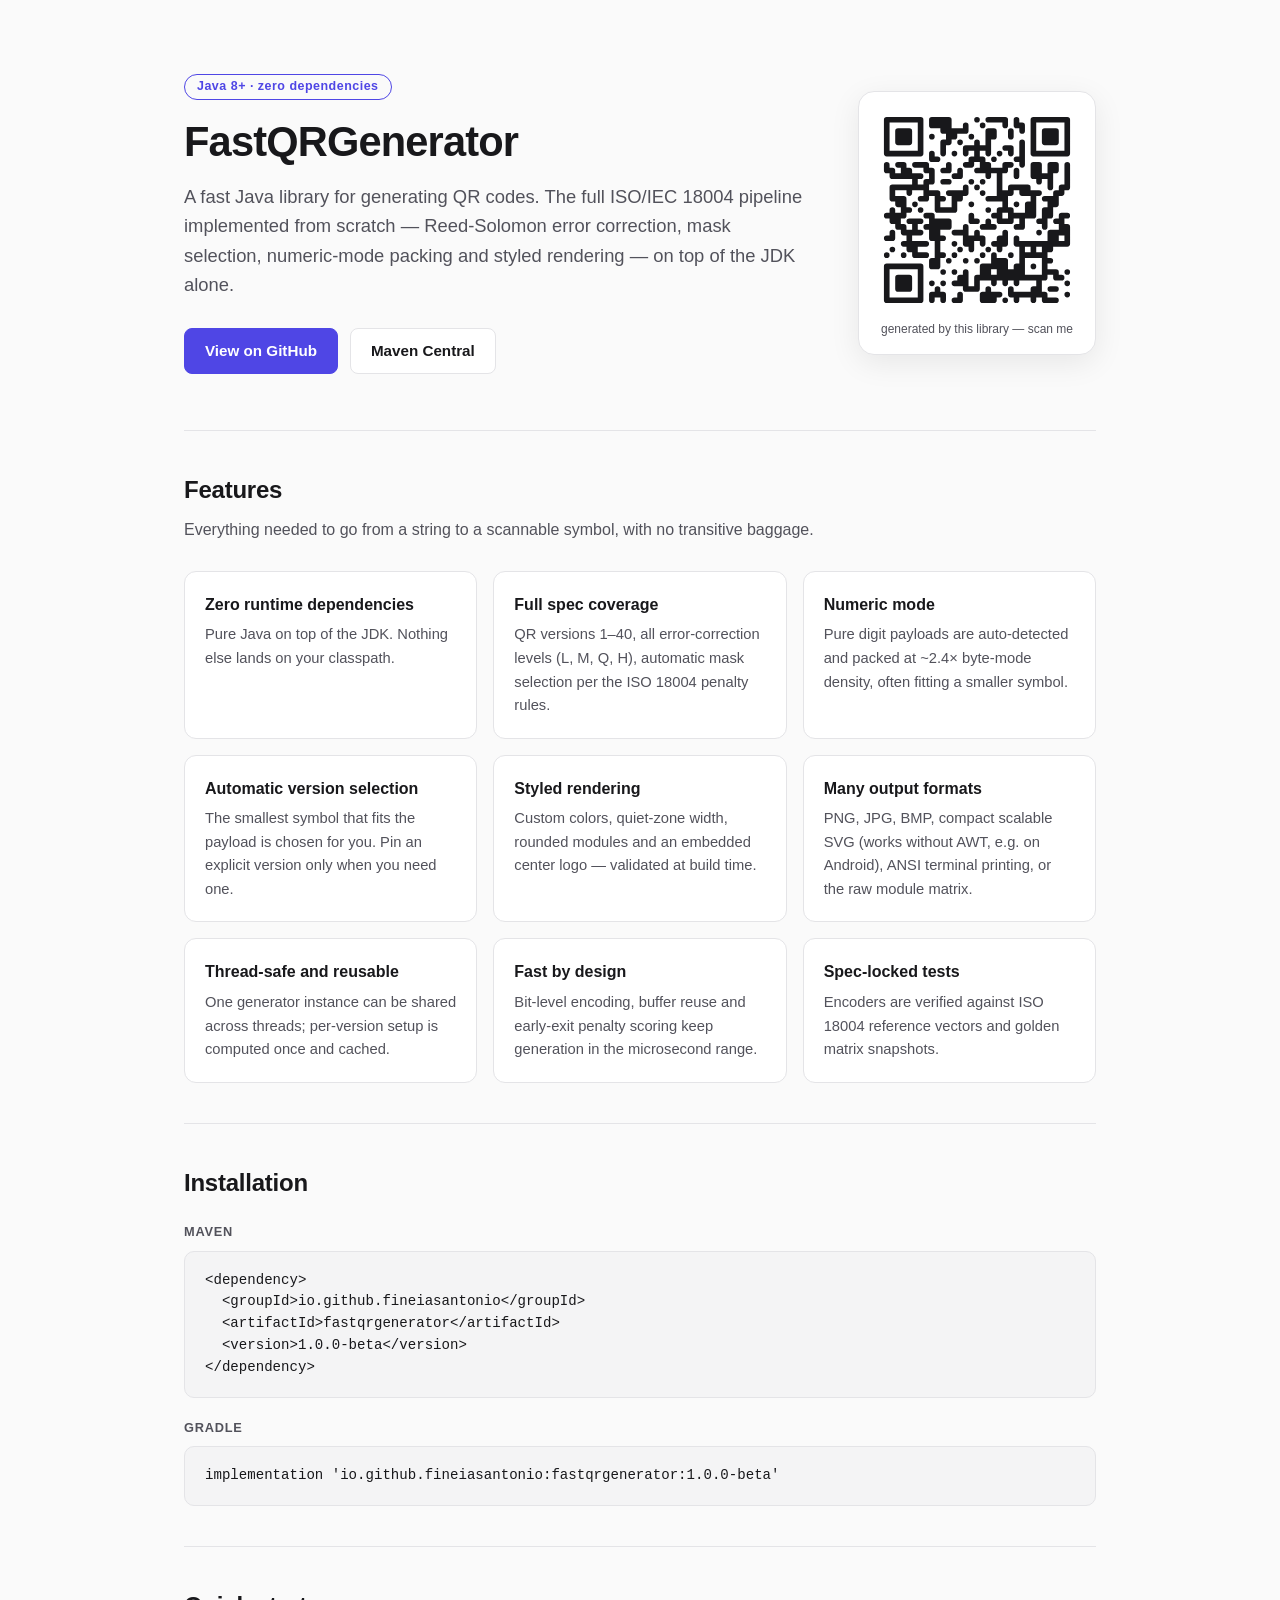
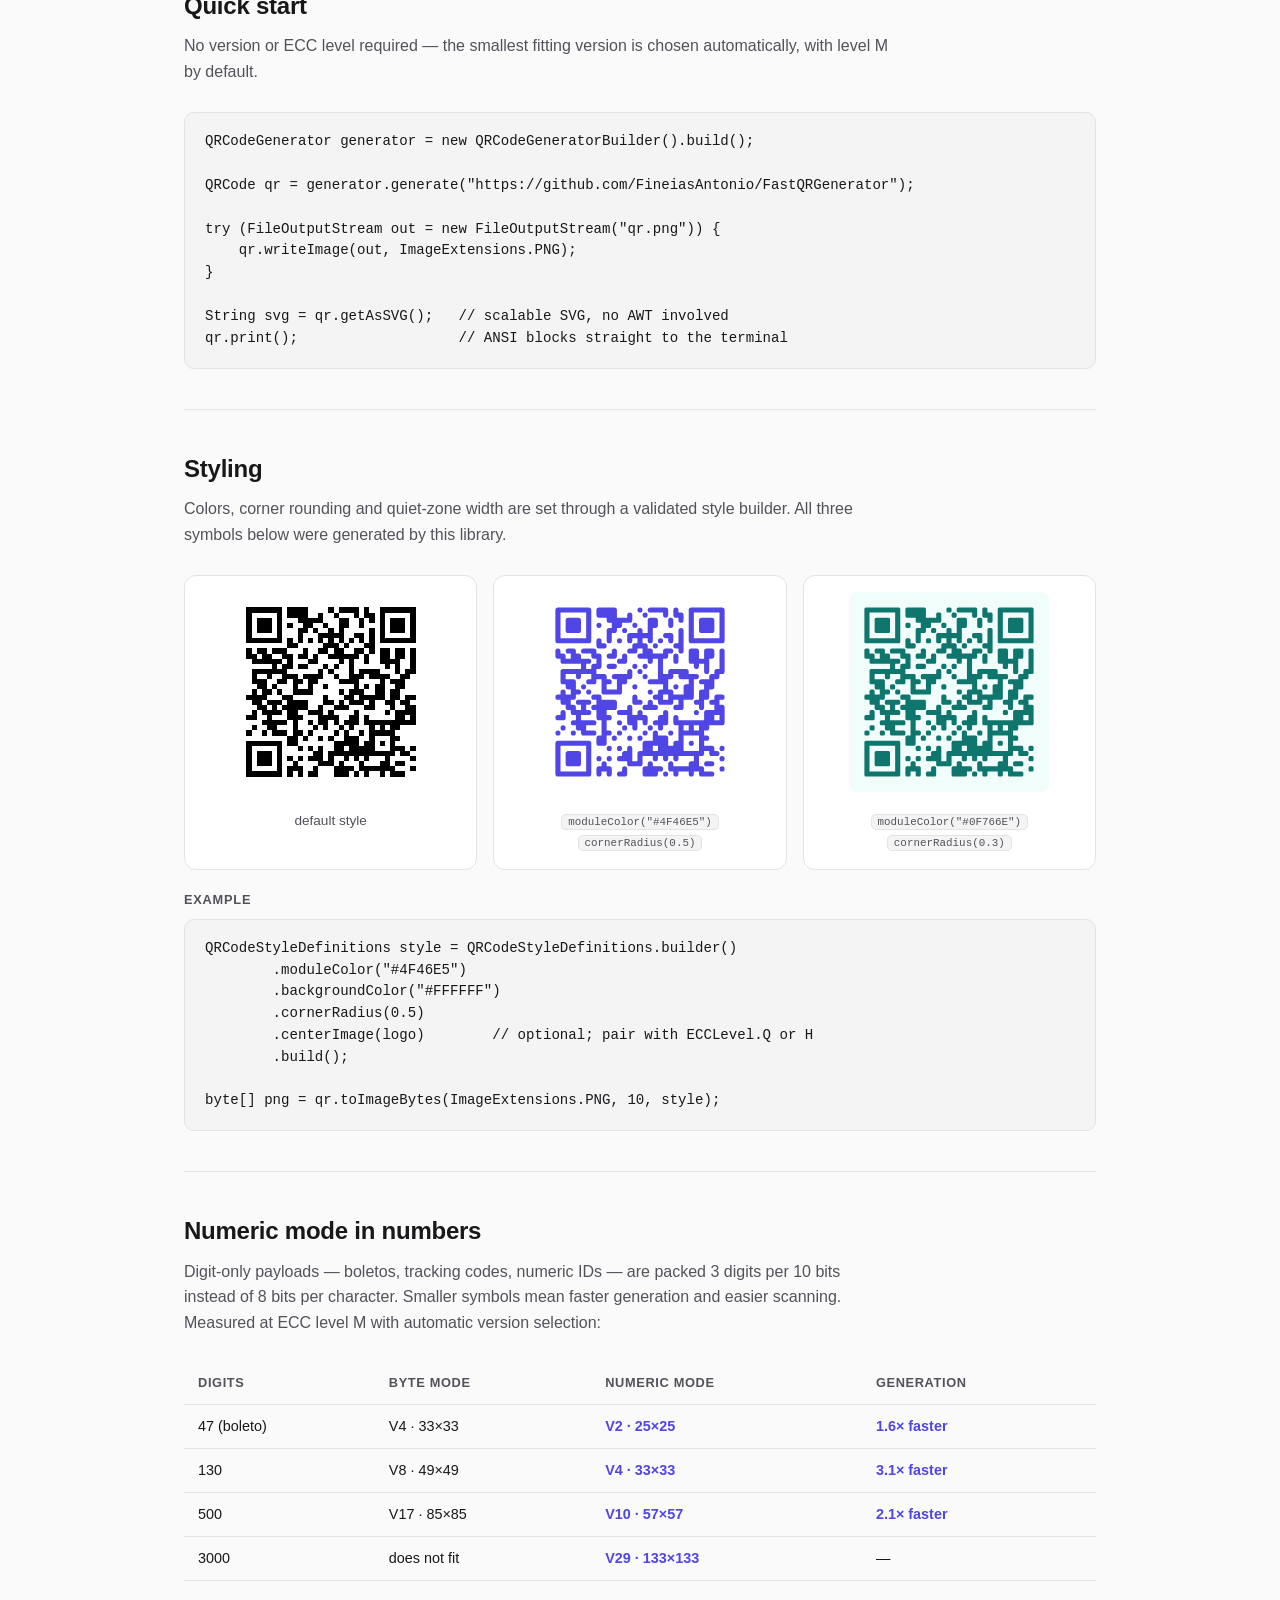
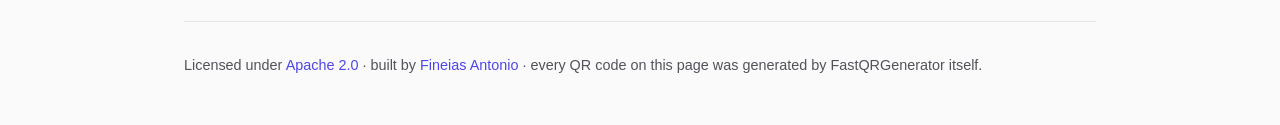
==== site/index.html @ 9a32ba78 "docs: add project site deployed to GitHub Pages Static landing page under site/ (features, install, " ====
<!DOCTYPE html>
<html lang="en">
<head>
<meta charset="UTF-8">
<meta name="viewport" content="width=device-width, initial-scale=1">
<title>FastQRGenerator — fast, dependency-free QR codes for Java</title>
<meta name="description" content="A fast Java library for generating QR codes with zero runtime dependencies. ISO/IEC 18004 from scratch: Reed-Solomon, mask selection, numeric mode, styled PNG/SVG output.">
<style>
  :root {
    --bg: #fafafa;
    --panel: #ffffff;
    --text: #18181b;
    --muted: #52525b;
    --border: #e4e4e7;
    --accent: #4f46e5;
    --accent-contrast: #ffffff;
    --code-bg: #f4f4f5;
  }
  @media (prefers-color-scheme: dark) {
    :root {
      --bg: #0b0d12;
      --panel: #14161d;
      --text: #e7e7ea;
      --muted: #a1a1aa;
      --border: #262830;
      --accent: #818cf8;
      --accent-contrast: #0b0d12;
      --code-bg: #191b23;
    }
  }
  * { box-sizing: border-box; margin: 0; }
  body {
    background: var(--bg);
    color: var(--text);
    font-family: -apple-system, BlinkMacSystemFont, "Segoe UI", Roboto, "Helvetica Neue", Arial, sans-serif;
    line-height: 1.6;
  }
  .wrap { max-width: 960px; margin: 0 auto; padding: 0 24px; }
  a { color: var(--accent); text-decoration: none; }
  a:hover { text-decoration: underline; }

  /* ---------- hero ---------- */
  .hero { padding: 72px 0 56px; display: flex; align-items: center; gap: 48px; flex-wrap: wrap; }
  .hero-text { flex: 1 1 380px; }
  .hero h1 { font-size: 2.6rem; line-height: 1.15; letter-spacing: -0.02em; }
  .hero .tagline { margin-top: 16px; font-size: 1.15rem; color: var(--muted); max-width: 34em; }
  .hero .actions { margin-top: 28px; display: flex; gap: 12px; flex-wrap: wrap; }
  .btn {
    display: inline-block; padding: 10px 20px; border-radius: 8px;
    font-weight: 600; font-size: 0.95rem; border: 1px solid var(--border);
  }
  .btn:hover { text-decoration: none; filter: brightness(1.05); }
  .btn-primary { background: var(--accent); color: var(--accent-contrast); border-color: var(--accent); }
  .btn-secondary { background: var(--panel); color: var(--text); }
  .hero-qr {
    flex: 0 0 auto; background: #ffffff; border-radius: 16px; padding: 8px;
    border: 1px solid var(--border); box-shadow: 0 8px 30px rgba(0,0,0,0.08);
  }
  .hero-qr img { display: block; width: 220px; height: 220px; }
  .hero-qr figcaption { text-align: center; font-size: 0.75rem; color: #52525b; padding-bottom: 6px; }

  .pill {
    display: inline-block; font-size: 0.78rem; font-weight: 600; letter-spacing: 0.04em;
    color: var(--accent); border: 1px solid var(--accent); border-radius: 999px;
    padding: 2px 12px; margin-bottom: 18px;
  }

  /* ---------- sections ---------- */
  section { padding: 40px 0; border-top: 1px solid var(--border); }
  h2 { font-size: 1.5rem; letter-spacing: -0.01em; margin-bottom: 8px; }
  .section-sub { color: var(--muted); margin-bottom: 28px; max-width: 44em; }

  .grid { display: grid; grid-template-columns: repeat(auto-fit, minmax(260px, 1fr)); gap: 16px; }
  .card {
    background: var(--panel); border: 1px solid var(--border); border-radius: 12px; padding: 20px;
  }
  .card h3 { font-size: 1rem; margin-bottom: 6px; }
  .card p { font-size: 0.92rem; color: var(--muted); }

  pre {
    background: var(--code-bg); border: 1px solid var(--border); border-radius: 10px;
    padding: 18px 20px; overflow-x: auto; font-size: 0.88rem; line-height: 1.55;
  }
  code { font-family: ui-monospace, SFMono-Regular, "SF Mono", Menlo, Consolas, monospace; }
  p code, li code, td code {
    background: var(--code-bg); border: 1px solid var(--border);
    border-radius: 5px; padding: 1px 6px; font-size: 0.85em;
  }
  .code-label { font-size: 0.8rem; font-weight: 600; color: var(--muted); text-transform: uppercase;
    letter-spacing: 0.06em; margin: 20px 0 8px; }

  /* ---------- styling showcase ---------- */
  .swatches { display: grid; grid-template-columns: repeat(auto-fit, minmax(200px, 1fr)); gap: 16px; }
  .swatch { background: var(--panel); border: 1px solid var(--border); border-radius: 12px;
    padding: 16px; text-align: center; }
  .swatch img { width: 100%; max-width: 200px; height: auto; border-radius: 8px; background: #fff; }
  .swatch p { font-size: 0.85rem; color: var(--muted); margin-top: 10px; }
  .swatch p code { font-size: 0.8em; }

  /* ---------- table ---------- */
  .table-scroll { overflow-x: auto; }
  table { border-collapse: collapse; width: 100%; font-size: 0.9rem; }
  th, td { text-align: left; padding: 10px 14px; border-bottom: 1px solid var(--border); white-space: nowrap; }
  th { font-size: 0.8rem; text-transform: uppercase; letter-spacing: 0.05em; color: var(--muted); }
  td strong { color: var(--accent); }

  footer { border-top: 1px solid var(--border); padding: 32px 0 48px; color: var(--muted); font-size: 0.9rem; }

  @media (max-width: 640px) {
    .hero { padding-top: 48px; gap: 32px; }
    .hero h1 { font-size: 2rem; }
    .hero-qr { margin: 0 auto; }
  }
</style>
</head>
<body>

<div class="wrap">
  <header class="hero">
    <div class="hero-text">
      <span class="pill">Java 8+ &middot; zero dependencies</span>
      <h1>FastQRGenerator</h1>
      <p class="tagline">
        A fast Java library for generating QR codes. The full ISO/IEC 18004 pipeline
        implemented from scratch — Reed-Solomon error correction, mask selection,
        numeric-mode packing and styled rendering — on top of the JDK alone.
      </p>
      <div class="actions">
        <a class="btn btn-primary" href="https://github.com/FineiasAntonio/FastQRGenerator">View on GitHub</a>
        <a class="btn btn-secondary" href="https://central.sonatype.com/artifact/io.github.fineiasantonio/fastqrgenerator">Maven Central</a>
      </div>
    </div>
    <figure class="hero-qr">
      <img src="hero.svg" alt="QR code linking to the FastQRGenerator repository, generated by the library itself" width="220" height="220">
      <figcaption>generated by this library — scan me</figcaption>
    </figure>
  </header>

  <section>
    <h2>Features</h2>
    <p class="section-sub">Everything needed to go from a string to a scannable symbol, with no transitive baggage.</p>
    <div class="grid">
      <div class="card">
        <h3>Zero runtime dependencies</h3>
        <p>Pure Java on top of the JDK. Nothing else lands on your classpath.</p>
      </div>
      <div class="card">
        <h3>Full spec coverage</h3>
        <p>QR versions 1–40, all error-correction levels (L, M, Q, H), automatic mask selection per the ISO 18004 penalty rules.</p>
      </div>
      <div class="card">
        <h3>Numeric mode</h3>
        <p>Pure digit payloads are auto-detected and packed at ~2.4&times; byte-mode density, often fitting a smaller symbol.</p>
      </div>
      <div class="card">
        <h3>Automatic version selection</h3>
        <p>The smallest symbol that fits the payload is chosen for you. Pin an explicit version only when you need one.</p>
      </div>
      <div class="card">
        <h3>Styled rendering</h3>
        <p>Custom colors, quiet-zone width, rounded modules and an embedded center logo — validated at build time.</p>
      </div>
      <div class="card">
        <h3>Many output formats</h3>
        <p>PNG, JPG, BMP, compact scalable SVG (works without AWT, e.g. on Android), ANSI terminal printing, or the raw module matrix.</p>
      </div>
      <div class="card">
        <h3>Thread-safe and reusable</h3>
        <p>One generator instance can be shared across threads; per-version setup is computed once and cached.</p>
      </div>
      <div class="card">
        <h3>Fast by design</h3>
        <p>Bit-level encoding, buffer reuse and early-exit penalty scoring keep generation in the microsecond range.</p>
      </div>
      <div class="card">
        <h3>Spec-locked tests</h3>
        <p>Encoders are verified against ISO 18004 reference vectors and golden matrix snapshots.</p>
      </div>
    </div>
  </section>

  <section>
    <h2>Installation</h2>
    <div class="code-label">Maven</div>
<pre><code>&lt;dependency&gt;
  &lt;groupId&gt;io.github.fineiasantonio&lt;/groupId&gt;
  &lt;artifactId&gt;fastqrgenerator&lt;/artifactId&gt;
  &lt;version&gt;1.0.0-beta&lt;/version&gt;
&lt;/dependency&gt;</code></pre>
    <div class="code-label">Gradle</div>
<pre><code>implementation 'io.github.fineiasantonio:fastqrgenerator:1.0.0-beta'</code></pre>
  </section>

  <section>
    <h2>Quick start</h2>
    <p class="section-sub">No version or ECC level required — the smallest fitting version is chosen automatically, with level M by default.</p>
<pre><code>QRCodeGenerator generator = new QRCodeGeneratorBuilder().build();

QRCode qr = generator.generate("https://github.com/FineiasAntonio/FastQRGenerator");

try (FileOutputStream out = new FileOutputStream("qr.png")) {
    qr.writeImage(out, ImageExtensions.PNG);
}

String svg = qr.getAsSVG();   // scalable SVG, no AWT involved
qr.print();                   // ANSI blocks straight to the terminal</code></pre>
  </section>

  <section>
    <h2>Styling</h2>
    <p class="section-sub">Colors, corner rounding and quiet-zone width are set through a validated style builder. All three symbols below were generated by this library.</p>
    <div class="swatches">
      <div class="swatch">
        <img src="style-default.svg" alt="Default black-and-white QR code" loading="lazy">
        <p>default style</p>
      </div>
      <div class="swatch">
        <img src="style-indigo.svg" alt="Indigo QR code with fully rounded modules" loading="lazy">
        <p><code>moduleColor("#4F46E5")</code><br><code>cornerRadius(0.5)</code></p>
      </div>
      <div class="swatch">
        <img src="style-teal.svg" alt="Teal QR code with slightly rounded modules" loading="lazy">
        <p><code>moduleColor("#0F766E")</code><br><code>cornerRadius(0.3)</code></p>
      </div>
    </div>
    <div class="code-label">Example</div>
<pre><code>QRCodeStyleDefinitions style = QRCodeStyleDefinitions.builder()
        .moduleColor("#4F46E5")
        .backgroundColor("#FFFFFF")
        .cornerRadius(0.5)
        .centerImage(logo)        // optional; pair with ECCLevel.Q or H
        .build();

byte[] png = qr.toImageBytes(ImageExtensions.PNG, 10, style);</code></pre>
  </section>

  <section>
    <h2>Numeric mode in numbers</h2>
    <p class="section-sub">
      Digit-only payloads — boletos, tracking codes, numeric IDs — are packed 3 digits per
      10 bits instead of 8 bits per character. Smaller symbols mean faster generation and
      easier scanning. Measured at ECC level M with automatic version selection:
    </p>
    <div class="table-scroll">
      <table>
        <thead>
          <tr><th>Digits</th><th>Byte mode</th><th>Numeric mode</th><th>Generation</th></tr>
        </thead>
        <tbody>
          <tr><td>47 (boleto)</td><td>V4 &middot; 33&times;33</td><td><strong>V2 &middot; 25&times;25</strong></td><td><strong>1.6&times; faster</strong></td></tr>
          <tr><td>130</td><td>V8 &middot; 49&times;49</td><td><strong>V4 &middot; 33&times;33</strong></td><td><strong>3.1&times; faster</strong></td></tr>
          <tr><td>500</td><td>V17 &middot; 85&times;85</td><td><strong>V10 &middot; 57&times;57</strong></td><td><strong>2.1&times; faster</strong></td></tr>
          <tr><td>3000</td><td>does not fit</td><td><strong>V29 &middot; 133&times;133</strong></td><td>—</td></tr>
        </tbody>
      </table>
    </div>
  </section>

  <footer>
    <p>
      Licensed under <a href="https://github.com/FineiasAntonio/FastQRGenerator/blob/main/LICENSE">Apache 2.0</a>
      &middot; built by <a href="https://github.com/FineiasAntonio">Fineias Antonio</a>
      &middot; every QR code on this page was generated by FastQRGenerator itself.
    </p>
  </footer>
</div>

</body>
</html>
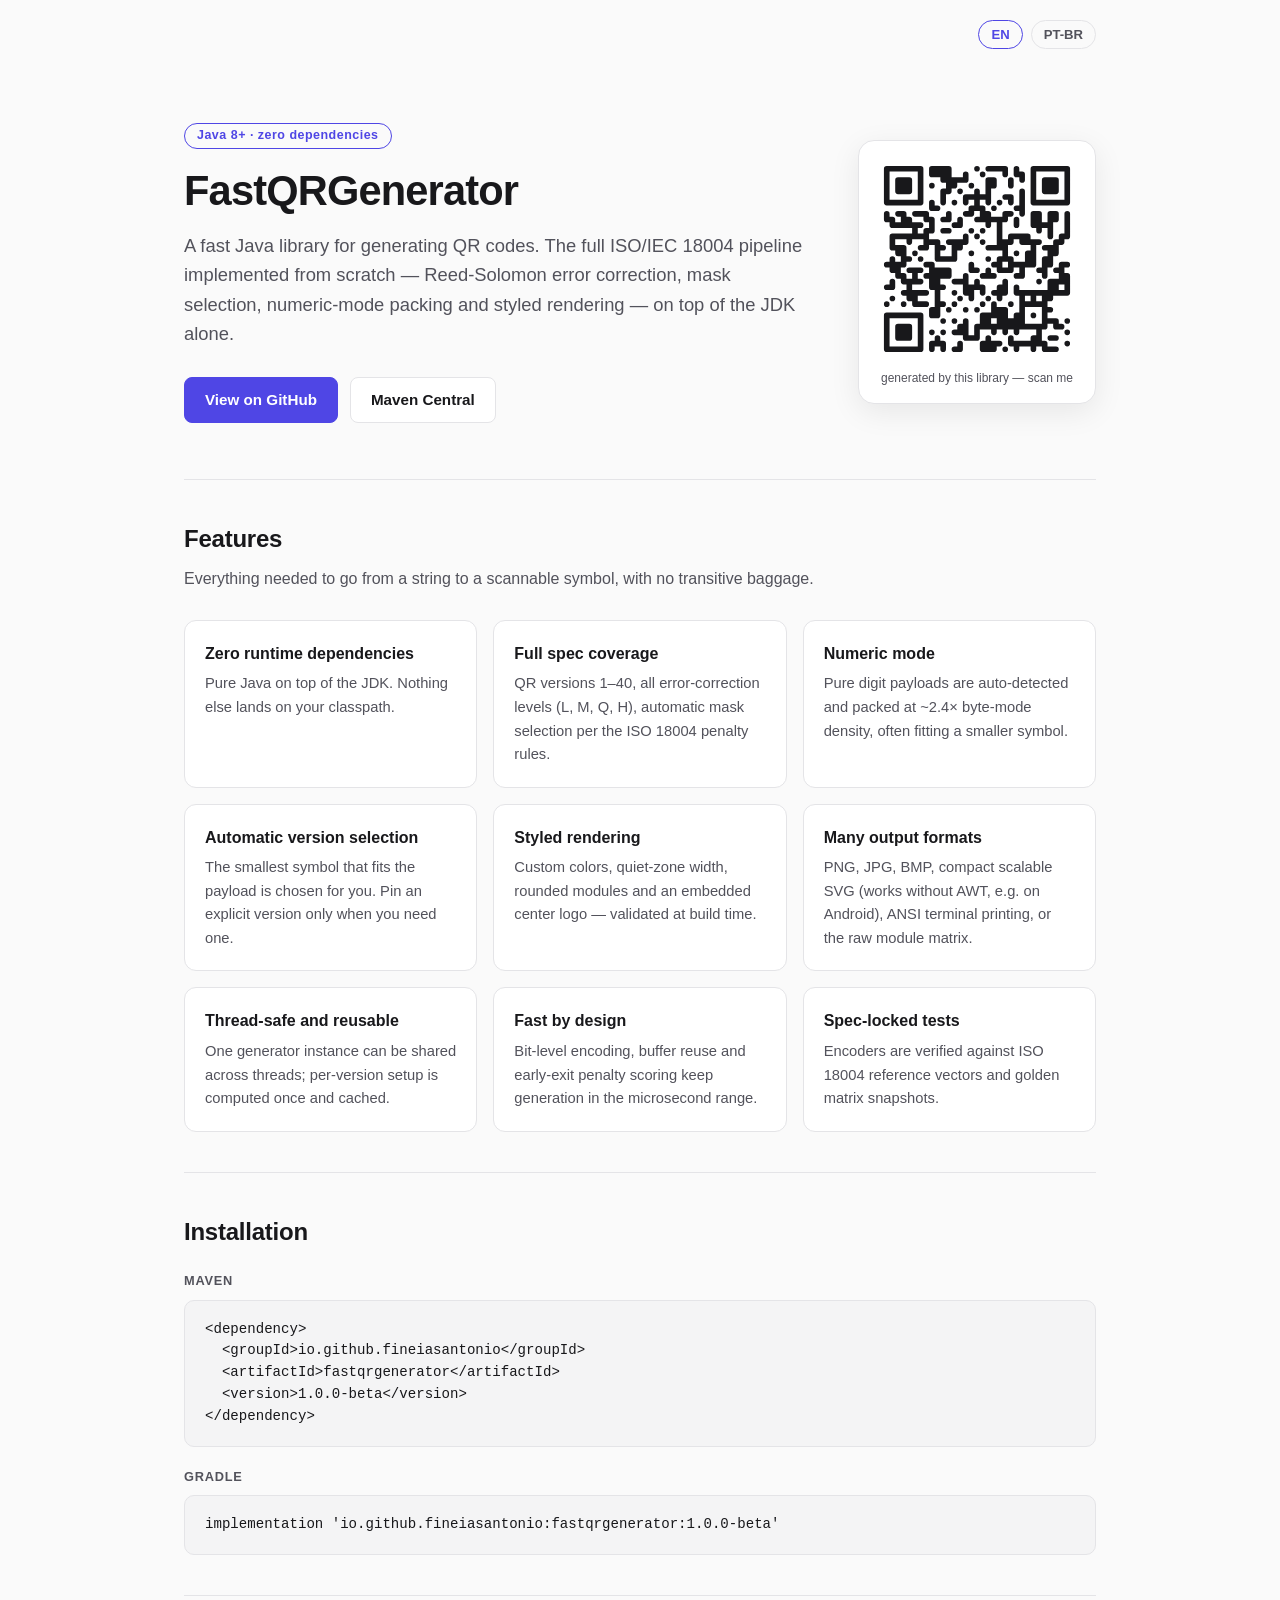
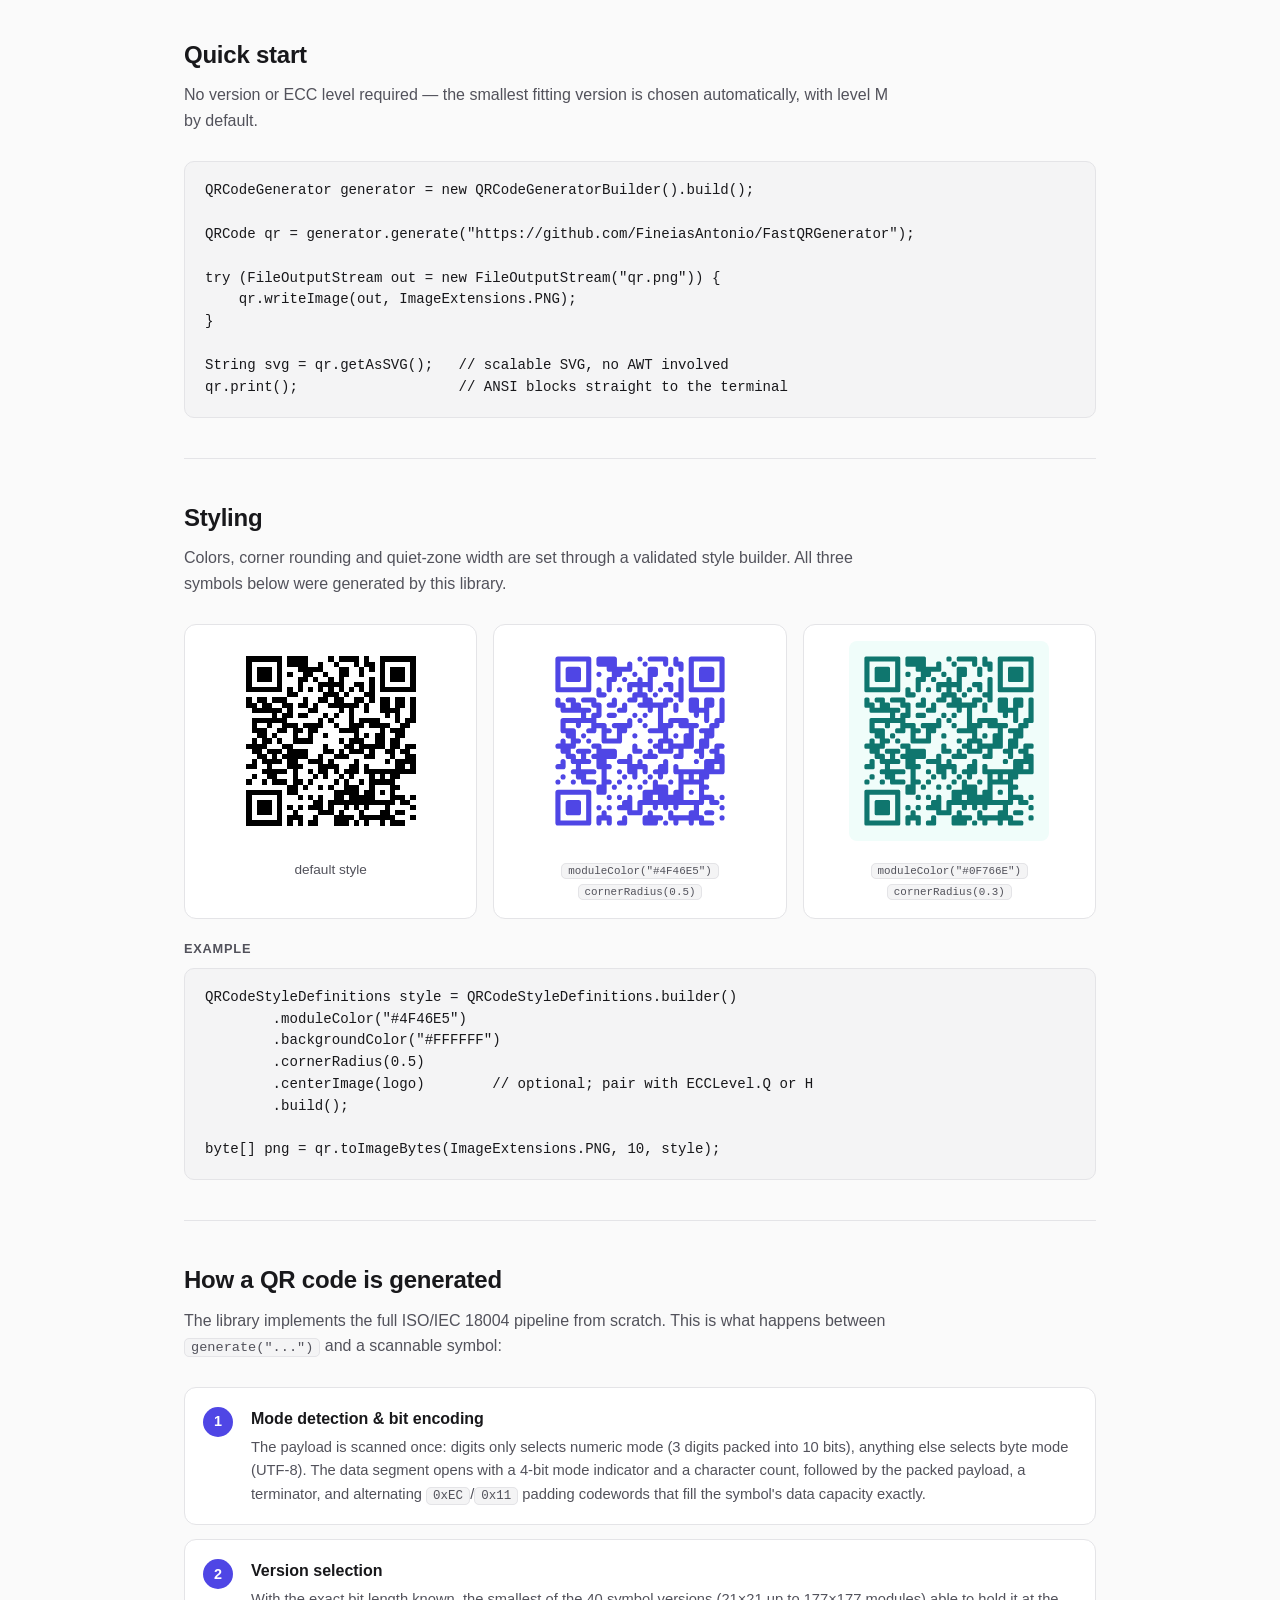
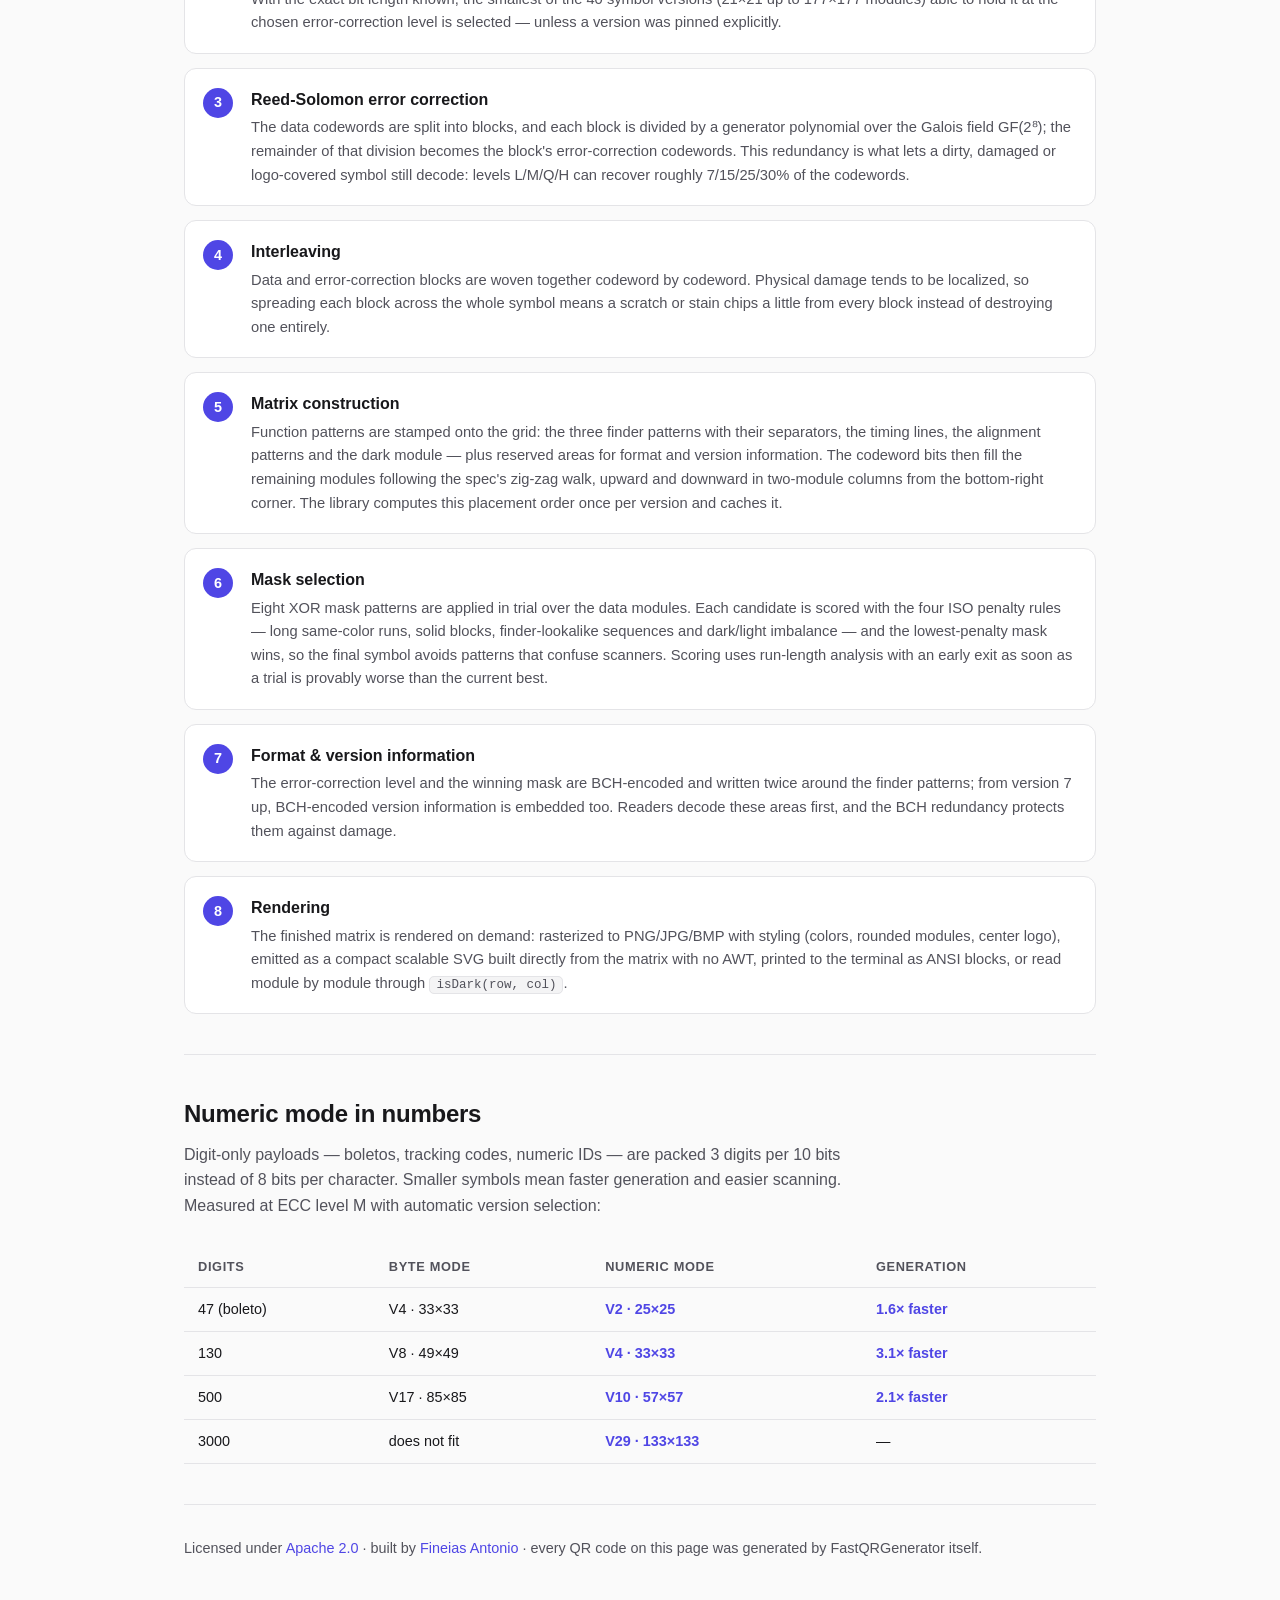
==== commit e03acb77: "docs(site): add generation pipeline walkthrough and pt-BR translation New 'How a QR code is generate" ====
--- a/site/index.html
+++ b/site/index.html
@@ -5,6 +5,8 @@
 <meta name="viewport" content="width=device-width, initial-scale=1">
 <title>FastQRGenerator — fast, dependency-free QR codes for Java</title>
 <meta name="description" content="A fast Java library for generating QR codes with zero runtime dependencies. ISO/IEC 18004 from scratch: Reed-Solomon, mask selection, numeric mode, styled PNG/SVG output.">
+<link rel="alternate" hreflang="en" href="https://fineiasantonio.github.io/FastQRGenerator/">
+<link rel="alternate" hreflang="pt-BR" href="https://fineiasantonio.github.io/FastQRGenerator/pt-br/">
 <style>
   :root {
     --bg: #fafafa;
@@ -97,6 +99,34 @@
   .swatch p { font-size: 0.85rem; color: var(--muted); margin-top: 10px; }
   .swatch p code { font-size: 0.8em; }
 
+  /* ---------- language switcher ---------- */
+  .lang {
+    display: flex; justify-content: flex-end; gap: 8px; padding-top: 20px;
+    font-size: 0.82rem; font-weight: 600;
+  }
+  .lang a, .lang span {
+    padding: 3px 12px; border-radius: 999px; border: 1px solid var(--border);
+  }
+  .lang span { color: var(--accent); border-color: var(--accent); }
+  .lang a { color: var(--muted); }
+  .lang a:hover { color: var(--text); text-decoration: none; }
+
+  /* ---------- pipeline steps ---------- */
+  .steps { list-style: none; padding: 0; display: flex; flex-direction: column; gap: 14px; counter-reset: step; }
+  .step {
+    background: var(--panel); border: 1px solid var(--border); border-radius: 12px;
+    padding: 18px 20px 18px 66px; position: relative; counter-increment: step;
+  }
+  .step::before {
+    content: counter(step);
+    position: absolute; left: 18px; top: 19px; width: 30px; height: 30px;
+    border-radius: 999px; background: var(--accent); color: var(--accent-contrast);
+    font-weight: 700; font-size: 0.9rem;
+    display: flex; align-items: center; justify-content: center;
+  }
+  .step h3 { font-size: 1rem; margin-bottom: 4px; }
+  .step p { font-size: 0.92rem; color: var(--muted); }
+
   /* ---------- table ---------- */
   .table-scroll { overflow-x: auto; }
   table { border-collapse: collapse; width: 100%; font-size: 0.9rem; }
@@ -116,6 +146,11 @@
 <body>
 
 <div class="wrap">
+  <nav class="lang" aria-label="Language">
+    <span aria-current="true">EN</span>
+    <a href="pt-br/" lang="pt-BR" hreflang="pt-BR">PT-BR</a>
+  </nav>
+
   <header class="hero">
     <div class="hero-text">
       <span class="pill">Java 8+ &middot; zero dependencies</span>
@@ -232,6 +267,76 @@
         .build();
 
 byte[] png = qr.toImageBytes(ImageExtensions.PNG, 10, style);</code></pre>
+  </section>
+
+  <section>
+    <h2>How a QR code is generated</h2>
+    <p class="section-sub">
+      The library implements the full ISO/IEC 18004 pipeline from scratch. This is what
+      happens between <code>generate("...")</code> and a scannable symbol:
+    </p>
+    <ol class="steps">
+      <li class="step">
+        <h3>Mode detection &amp; bit encoding</h3>
+        <p>The payload is scanned once: digits only selects numeric mode (3 digits packed
+        into 10 bits), anything else selects byte mode (UTF-8). The data segment opens with
+        a 4-bit mode indicator and a character count, followed by the packed payload, a
+        terminator, and alternating <code>0xEC</code>/<code>0x11</code> padding codewords
+        that fill the symbol's data capacity exactly.</p>
+      </li>
+      <li class="step">
+        <h3>Version selection</h3>
+        <p>With the exact bit length known, the smallest of the 40 symbol versions
+        (21&times;21 up to 177&times;177 modules) able to hold it at the chosen
+        error-correction level is selected — unless a version was pinned explicitly.</p>
+      </li>
+      <li class="step">
+        <h3>Reed-Solomon error correction</h3>
+        <p>The data codewords are split into blocks, and each block is divided by a generator
+        polynomial over the Galois field GF(2&#8312;); the remainder of that division becomes the
+        block's error-correction codewords. This redundancy is what lets a dirty, damaged or
+        logo-covered symbol still decode: levels L/M/Q/H can recover roughly 7/15/25/30% of
+        the codewords.</p>
+      </li>
+      <li class="step">
+        <h3>Interleaving</h3>
+        <p>Data and error-correction blocks are woven together codeword by codeword. Physical
+        damage tends to be localized, so spreading each block across the whole symbol means a
+        scratch or stain chips a little from every block instead of destroying one entirely.</p>
+      </li>
+      <li class="step">
+        <h3>Matrix construction</h3>
+        <p>Function patterns are stamped onto the grid: the three finder patterns with their
+        separators, the timing lines, the alignment patterns and the dark module — plus
+        reserved areas for format and version information. The codeword bits then fill the
+        remaining modules following the spec's zig-zag walk, upward and downward in two-module
+        columns from the bottom-right corner. The library computes this placement order once
+        per version and caches it.</p>
+      </li>
+      <li class="step">
+        <h3>Mask selection</h3>
+        <p>Eight XOR mask patterns are applied in trial over the data modules. Each candidate
+        is scored with the four ISO penalty rules — long same-color runs, solid blocks,
+        finder-lookalike sequences and dark/light imbalance — and the lowest-penalty mask
+        wins, so the final symbol avoids patterns that confuse scanners. Scoring uses
+        run-length analysis with an early exit as soon as a trial is provably worse than the
+        current best.</p>
+      </li>
+      <li class="step">
+        <h3>Format &amp; version information</h3>
+        <p>The error-correction level and the winning mask are BCH-encoded and written twice
+        around the finder patterns; from version 7 up, BCH-encoded version information is
+        embedded too. Readers decode these areas first, and the BCH redundancy protects them
+        against damage.</p>
+      </li>
+      <li class="step">
+        <h3>Rendering</h3>
+        <p>The finished matrix is rendered on demand: rasterized to PNG/JPG/BMP with styling
+        (colors, rounded modules, center logo), emitted as a compact scalable SVG built
+        directly from the matrix with no AWT, printed to the terminal as ANSI blocks, or read
+        module by module through <code>isDark(row, col)</code>.</p>
+      </li>
+    </ol>
   </section>
 
   <section>
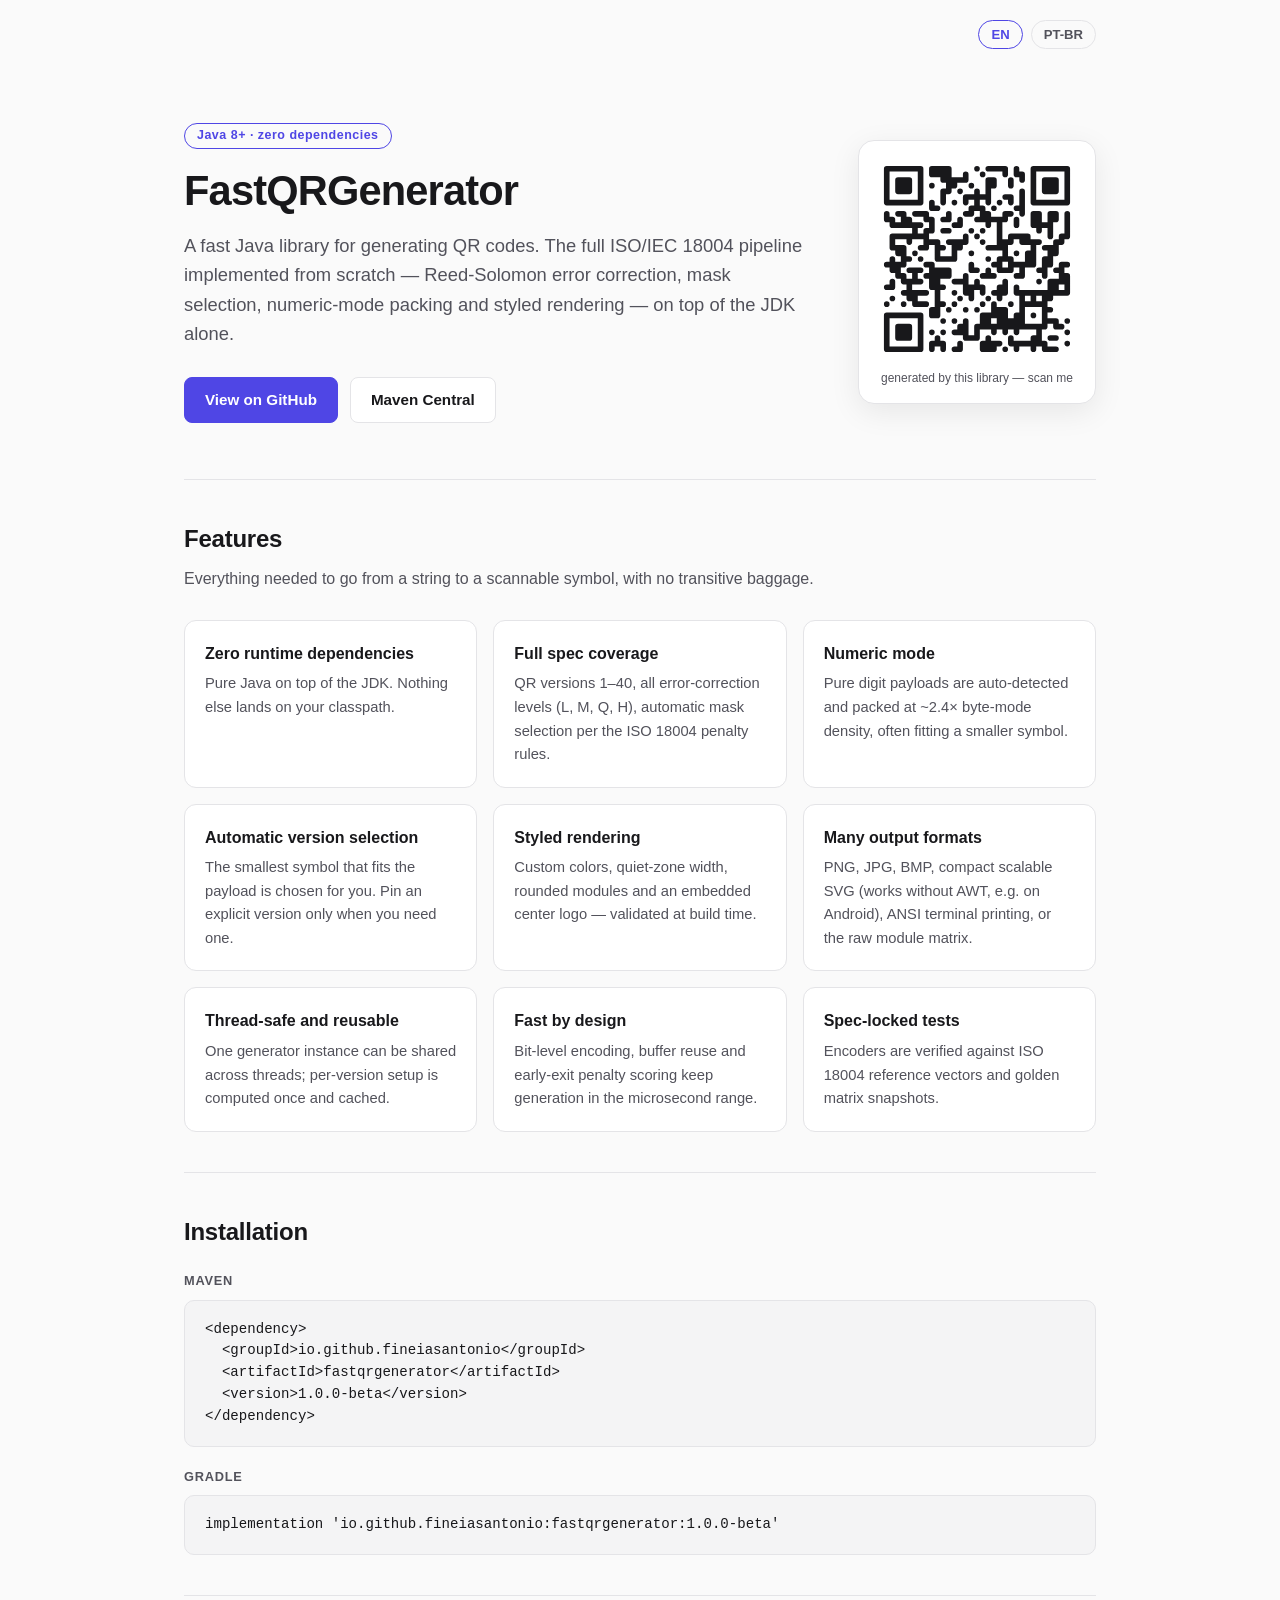
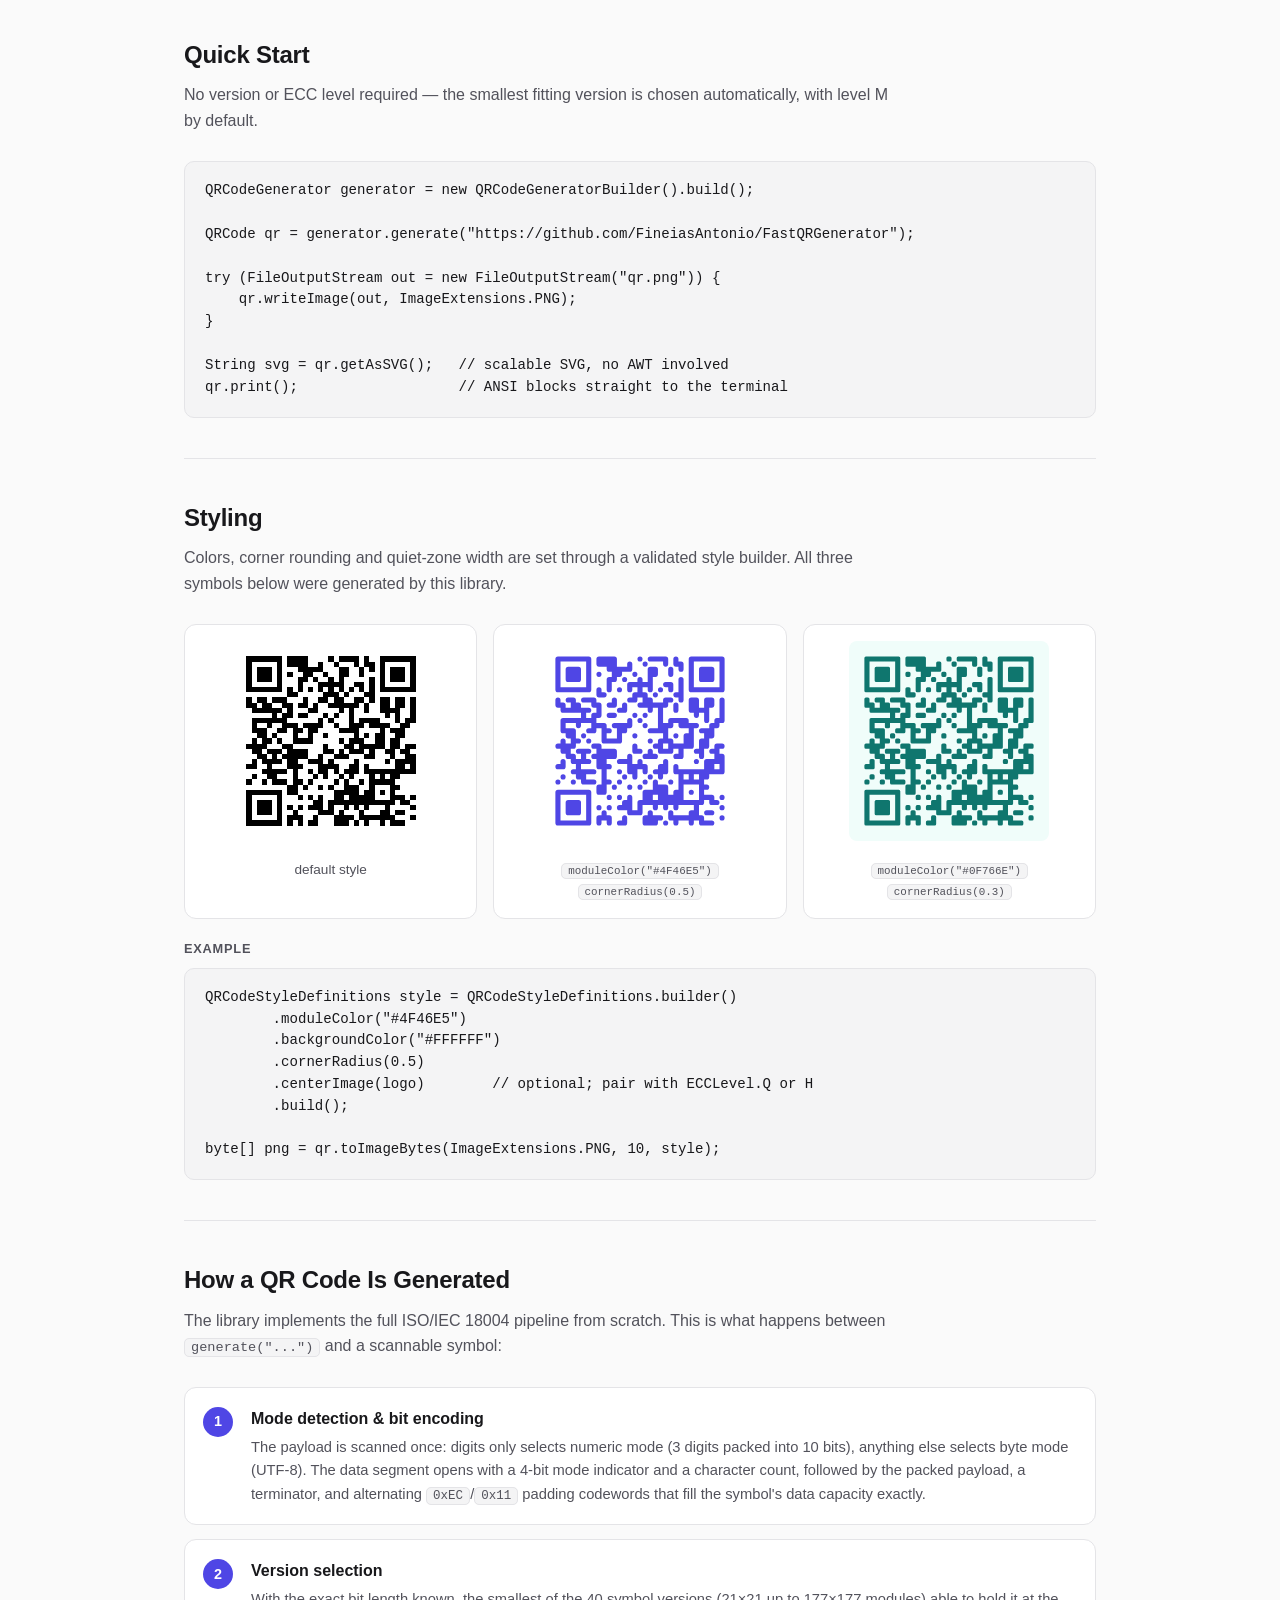
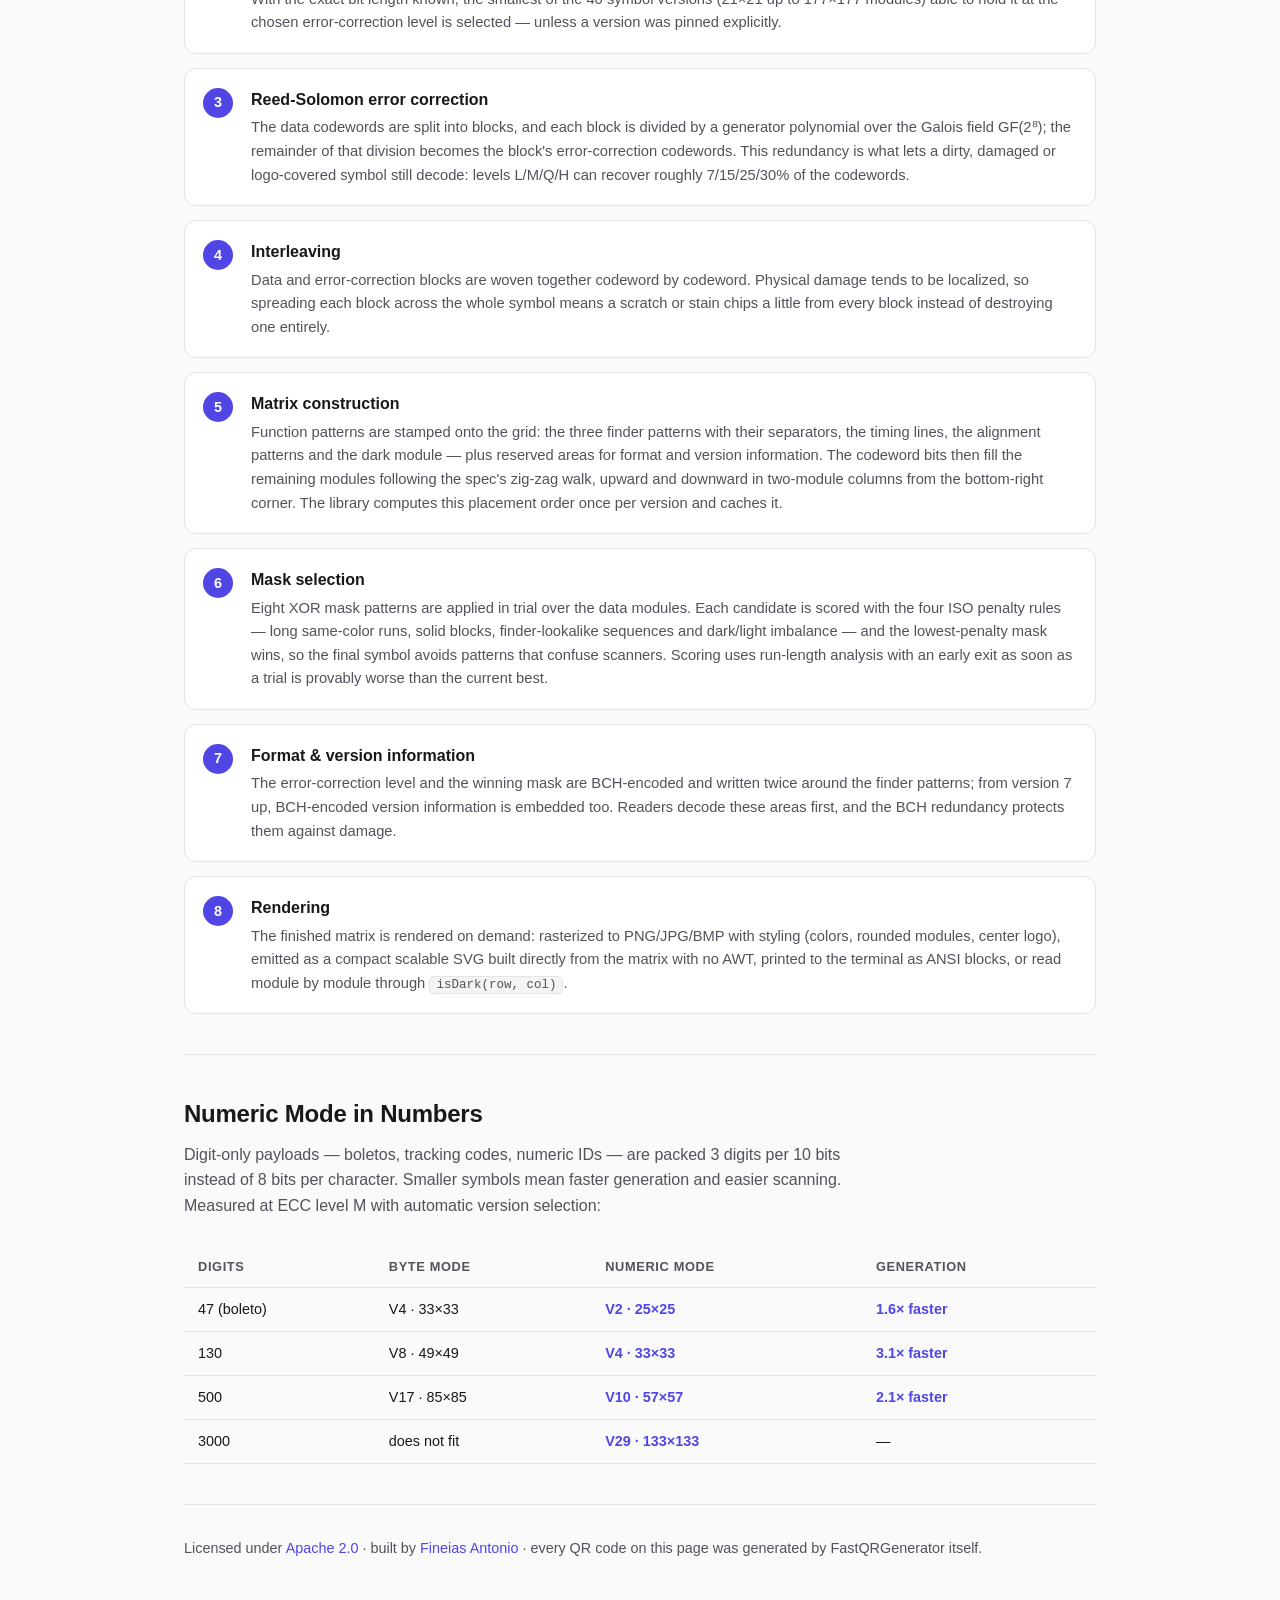
==== commit 682c4f15: "docs(site): apply Web Interface Guidelines fixes Findings from a vercel-labs/web-design-guidelines a" ====
--- a/site/index.html
+++ b/site/index.html
@@ -7,6 +7,8 @@
 <meta name="description" content="A fast Java library for generating QR codes with zero runtime dependencies. ISO/IEC 18004 from scratch: Reed-Solomon, mask selection, numeric mode, styled PNG/SVG output.">
 <link rel="alternate" hreflang="en" href="https://fineiasantonio.github.io/FastQRGenerator/">
 <link rel="alternate" hreflang="pt-BR" href="https://fineiasantonio.github.io/FastQRGenerator/pt-br/">
+<meta name="theme-color" content="#fafafa" media="(prefers-color-scheme: light)">
+<meta name="theme-color" content="#0b0d12" media="(prefers-color-scheme: dark)">
 <style>
   :root {
     --bg: #fafafa;
@@ -31,6 +33,16 @@
     }
   }
   * { box-sizing: border-box; margin: 0; }
+  html { color-scheme: light dark; }
+  h1, h2 { text-wrap: balance; }
+  a { touch-action: manipulation; }
+  :focus-visible { outline: 2px solid var(--accent); outline-offset: 2px; }
+  .skip {
+    position: absolute; left: -9999px; top: 12px; z-index: 10;
+    background: var(--accent); color: var(--accent-contrast);
+    padding: 8px 16px; border-radius: 8px; font-weight: 600;
+  }
+  .skip:focus { left: 12px; }
   body {
     background: var(--bg);
     color: var(--text);
@@ -145,6 +157,8 @@
 </head>
 <body>
 
+<a class="skip" href="#main">Skip to content</a>
+
 <div class="wrap">
   <nav class="lang" aria-label="Language">
     <span aria-current="true">EN</span>
@@ -154,7 +168,7 @@
   <header class="hero">
     <div class="hero-text">
       <span class="pill">Java 8+ &middot; zero dependencies</span>
-      <h1>FastQRGenerator</h1>
+      <h1 translate="no">FastQRGenerator</h1>
       <p class="tagline">
         A fast Java library for generating QR codes. The full ISO/IEC 18004 pipeline
         implemented from scratch — Reed-Solomon error correction, mask selection,
@@ -166,11 +180,13 @@
       </div>
     </div>
     <figure class="hero-qr">
-      <img src="hero.svg" alt="QR code linking to the FastQRGenerator repository, generated by the library itself" width="220" height="220">
+      <img src="hero.svg" alt="QR code linking to the FastQRGenerator repository, generated by the library itself" width="220" height="220" fetchpriority="high">
       <figcaption>generated by this library — scan me</figcaption>
     </figure>
   </header>
 
+  <main id="main">
+
   <section>
     <h2>Features</h2>
     <p class="section-sub">Everything needed to go from a string to a scannable symbol, with no transitive baggage.</p>
@@ -217,19 +233,19 @@
   <section>
     <h2>Installation</h2>
     <div class="code-label">Maven</div>
-<pre><code>&lt;dependency&gt;
+<pre translate="no"><code>&lt;dependency&gt;
   &lt;groupId&gt;io.github.fineiasantonio&lt;/groupId&gt;
   &lt;artifactId&gt;fastqrgenerator&lt;/artifactId&gt;
   &lt;version&gt;1.0.0-beta&lt;/version&gt;
 &lt;/dependency&gt;</code></pre>
     <div class="code-label">Gradle</div>
-<pre><code>implementation 'io.github.fineiasantonio:fastqrgenerator:1.0.0-beta'</code></pre>
-  </section>
-
-  <section>
-    <h2>Quick start</h2>
+<pre translate="no"><code>implementation 'io.github.fineiasantonio:fastqrgenerator:1.0.0-beta'</code></pre>
+  </section>
+
+  <section>
+    <h2>Quick Start</h2>
     <p class="section-sub">No version or ECC level required — the smallest fitting version is chosen automatically, with level M by default.</p>
-<pre><code>QRCodeGenerator generator = new QRCodeGeneratorBuilder().build();
+<pre translate="no"><code>QRCodeGenerator generator = new QRCodeGeneratorBuilder().build();
 
 QRCode qr = generator.generate("https://github.com/FineiasAntonio/FastQRGenerator");
 
@@ -246,20 +262,20 @@
     <p class="section-sub">Colors, corner rounding and quiet-zone width are set through a validated style builder. All three symbols below were generated by this library.</p>
     <div class="swatches">
       <div class="swatch">
-        <img src="style-default.svg" alt="Default black-and-white QR code" loading="lazy">
+        <img src="style-default.svg" alt="Default black-and-white QR code" width="200" height="200" loading="lazy">
         <p>default style</p>
       </div>
       <div class="swatch">
-        <img src="style-indigo.svg" alt="Indigo QR code with fully rounded modules" loading="lazy">
+        <img src="style-indigo.svg" alt="Indigo QR code with fully rounded modules" width="200" height="200" loading="lazy">
         <p><code>moduleColor("#4F46E5")</code><br><code>cornerRadius(0.5)</code></p>
       </div>
       <div class="swatch">
-        <img src="style-teal.svg" alt="Teal QR code with slightly rounded modules" loading="lazy">
+        <img src="style-teal.svg" alt="Teal QR code with slightly rounded modules" width="200" height="200" loading="lazy">
         <p><code>moduleColor("#0F766E")</code><br><code>cornerRadius(0.3)</code></p>
       </div>
     </div>
     <div class="code-label">Example</div>
-<pre><code>QRCodeStyleDefinitions style = QRCodeStyleDefinitions.builder()
+<pre translate="no"><code>QRCodeStyleDefinitions style = QRCodeStyleDefinitions.builder()
         .moduleColor("#4F46E5")
         .backgroundColor("#FFFFFF")
         .cornerRadius(0.5)
@@ -270,7 +286,7 @@
   </section>
 
   <section>
-    <h2>How a QR code is generated</h2>
+    <h2>How a QR Code Is Generated</h2>
     <p class="section-sub">
       The library implements the full ISO/IEC 18004 pipeline from scratch. This is what
       happens between <code>generate("...")</code> and a scannable symbol:
@@ -340,7 +356,7 @@
   </section>
 
   <section>
-    <h2>Numeric mode in numbers</h2>
+    <h2>Numeric Mode in Numbers</h2>
     <p class="section-sub">
       Digit-only payloads — boletos, tracking codes, numeric IDs — are packed 3 digits per
       10 bits instead of 8 bits per character. Smaller symbols mean faster generation and
@@ -361,6 +377,8 @@
     </div>
   </section>
 
+  </main>
+
   <footer>
     <p>
       Licensed under <a href="https://github.com/FineiasAntonio/FastQRGenerator/blob/main/LICENSE">Apache 2.0</a>
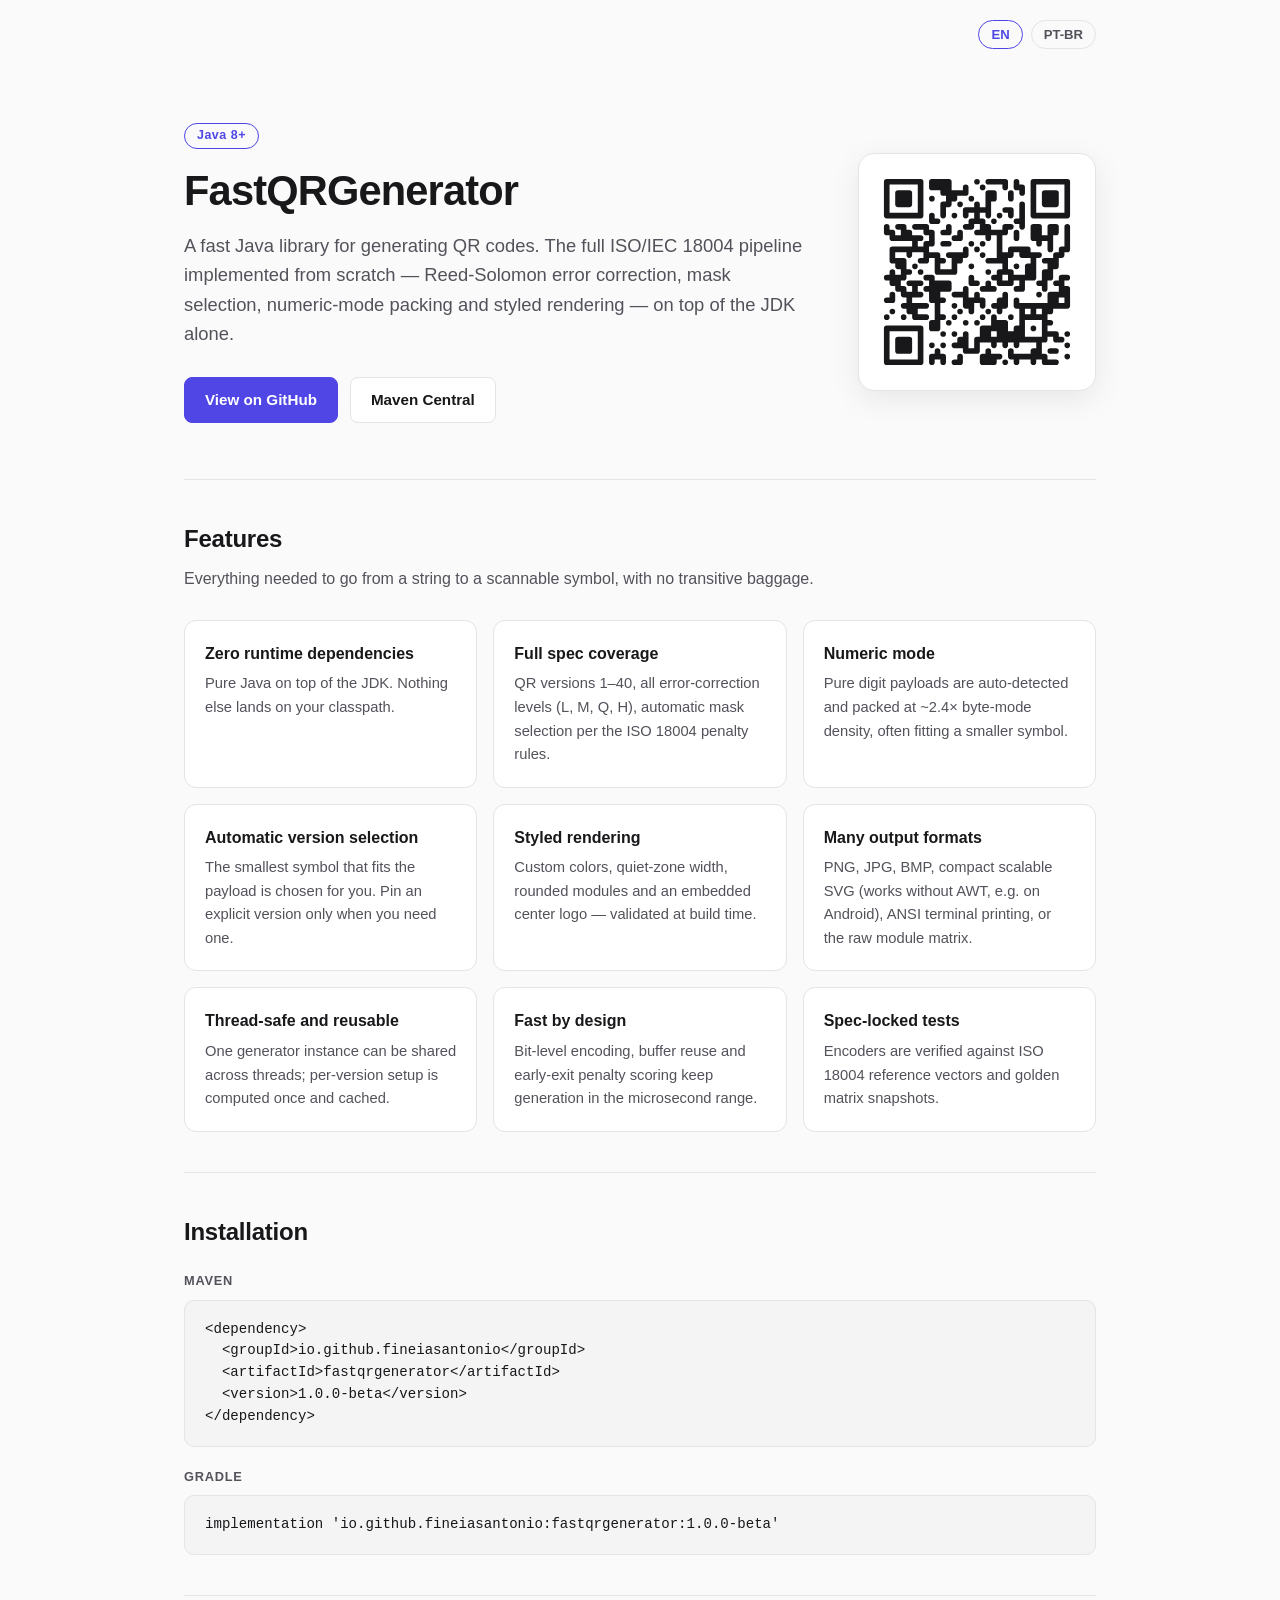
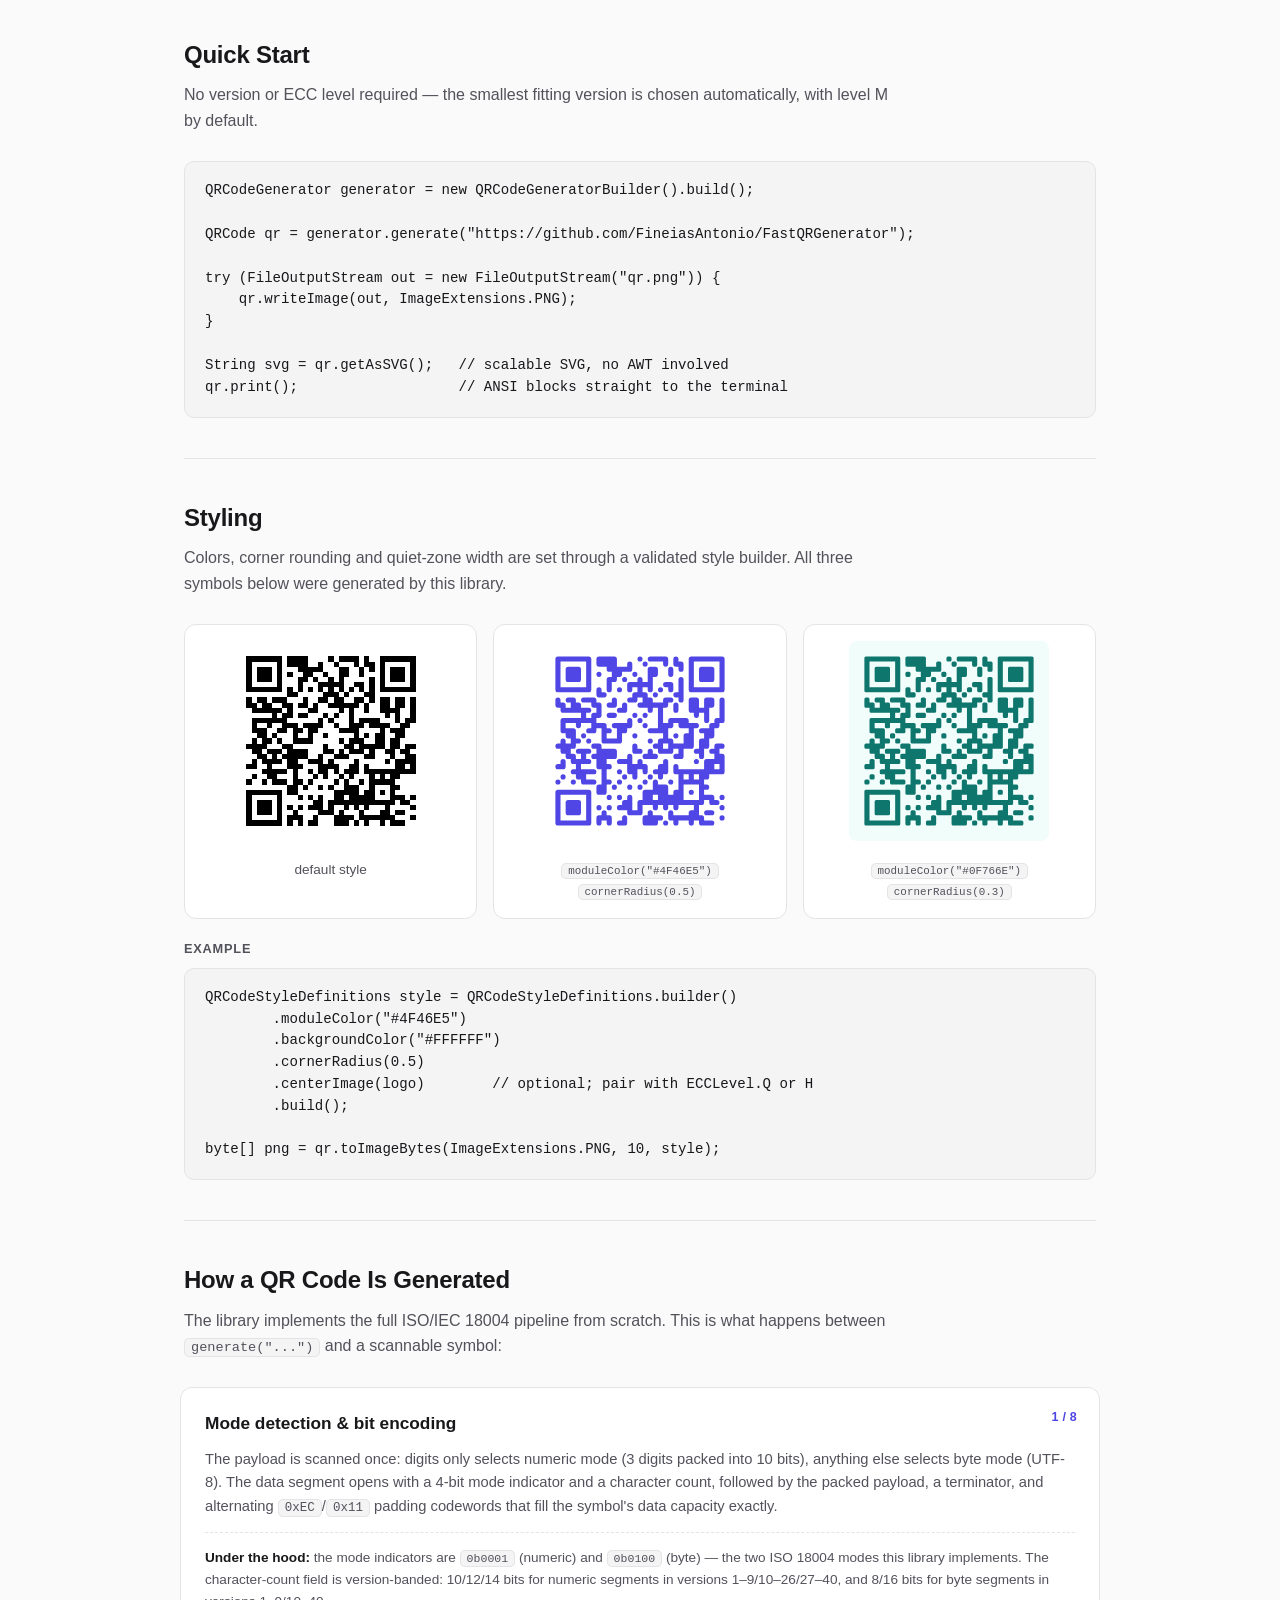
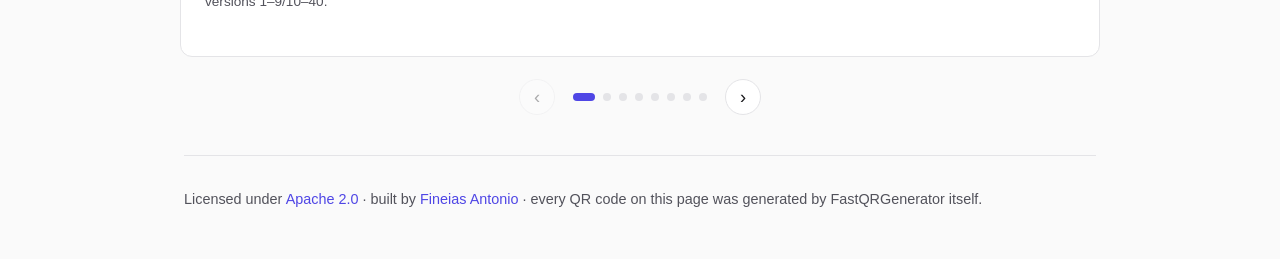
==== commit 9fef4ba1: "docs(site): turn pipeline walkthrough into a carousel, trim hero copy Converts the "How a QR Code Is" ====
--- a/site/index.html
+++ b/site/index.html
@@ -71,7 +71,6 @@
     border: 1px solid var(--border); box-shadow: 0 8px 30px rgba(0,0,0,0.08);
   }
   .hero-qr img { display: block; width: 220px; height: 220px; }
-  .hero-qr figcaption { text-align: center; font-size: 0.75rem; color: #52525b; padding-bottom: 6px; }
 
   .pill {
     display: inline-block; font-size: 0.78rem; font-weight: 600; letter-spacing: 0.04em;
@@ -123,28 +122,47 @@
   .lang a { color: var(--muted); }
   .lang a:hover { color: var(--text); text-decoration: none; }
 
-  /* ---------- pipeline steps ---------- */
-  .steps { list-style: none; padding: 0; display: flex; flex-direction: column; gap: 14px; counter-reset: step; }
-  .step {
-    background: var(--panel); border: 1px solid var(--border); border-radius: 12px;
-    padding: 18px 20px 18px 66px; position: relative; counter-increment: step;
-  }
-  .step::before {
-    content: counter(step);
-    position: absolute; left: 18px; top: 19px; width: 30px; height: 30px;
-    border-radius: 999px; background: var(--accent); color: var(--accent-contrast);
-    font-weight: 700; font-size: 0.9rem;
-    display: flex; align-items: center; justify-content: center;
-  }
-  .step h3 { font-size: 1rem; margin-bottom: 4px; }
-  .step p { font-size: 0.92rem; color: var(--muted); }
-
-  /* ---------- table ---------- */
-  .table-scroll { overflow-x: auto; }
-  table { border-collapse: collapse; width: 100%; font-size: 0.9rem; }
-  th, td { text-align: left; padding: 10px 14px; border-bottom: 1px solid var(--border); white-space: nowrap; }
-  th { font-size: 0.8rem; text-transform: uppercase; letter-spacing: 0.05em; color: var(--muted); }
-  td strong { color: var(--accent); }
+  /* ---------- pipeline carousel ---------- */
+  .carousel { position: relative; }
+  .carousel-track {
+    display: flex; gap: 16px; overflow-x: auto; scroll-snap-type: x mandatory;
+    scroll-behavior: smooth; padding-bottom: 4px; margin: 0 -4px; scrollbar-width: none;
+  }
+  .carousel-track::-webkit-scrollbar { display: none; }
+  .carousel-track:focus-visible { outline: 2px solid var(--accent); outline-offset: 4px; }
+  .carousel-slide {
+    flex: 0 0 100%; scroll-snap-align: start; background: var(--panel);
+    border: 1px solid var(--border); border-radius: 12px; padding: 22px 24px 20px;
+    position: relative; min-height: 250px;
+  }
+  .carousel-slide .slide-index {
+    position: absolute; top: 20px; right: 22px; font-size: 0.78rem; font-weight: 700;
+    color: var(--accent); letter-spacing: 0.02em;
+  }
+  .carousel-slide h3 { font-size: 1.08rem; margin: 0 74px 10px 0; }
+  .carousel-slide p { font-size: 0.92rem; color: var(--muted); }
+  .carousel-slide .tech-note {
+    margin-top: 14px; padding-top: 14px; border-top: 1px dashed var(--border);
+    font-size: 0.85rem; color: var(--muted);
+  }
+  .carousel-slide .tech-note strong { color: var(--text); }
+  .carousel-controls { display: flex; align-items: center; justify-content: center; gap: 18px; margin-top: 18px; }
+  .carousel-btn {
+    background: var(--panel); border: 1px solid var(--border); border-radius: 999px;
+    width: 36px; height: 36px; font-size: 1.15rem; line-height: 1; cursor: pointer;
+    color: var(--text); display: flex; align-items: center; justify-content: center;
+  }
+  .carousel-btn:hover { border-color: var(--accent); color: var(--accent); }
+  .carousel-btn:disabled { opacity: 0.35; cursor: default; }
+  .carousel-dots { display: flex; align-items: center; gap: 8px; }
+  .carousel-dots .dot {
+    width: 8px; height: 8px; padding: 0; border: none; border-radius: 999px;
+    background: var(--border); cursor: pointer;
+  }
+  .carousel-dots .dot[aria-current="true"] { background: var(--accent); width: 22px; }
+  @media (prefers-reduced-motion: reduce) {
+    .carousel-track { scroll-behavior: auto; }
+  }
 
   footer { border-top: 1px solid var(--border); padding: 32px 0 48px; color: var(--muted); font-size: 0.9rem; }
 
@@ -167,7 +185,7 @@
 
   <header class="hero">
     <div class="hero-text">
-      <span class="pill">Java 8+ &middot; zero dependencies</span>
+      <span class="pill">Java 8+</span>
       <h1 translate="no">FastQRGenerator</h1>
       <p class="tagline">
         A fast Java library for generating QR codes. The full ISO/IEC 18004 pipeline
@@ -181,7 +199,6 @@
     </div>
     <figure class="hero-qr">
       <img src="hero.svg" alt="QR code linking to the FastQRGenerator repository, generated by the library itself" width="220" height="220" fetchpriority="high">
-      <figcaption>generated by this library — scan me</figcaption>
     </figure>
   </header>
 
@@ -291,89 +308,127 @@
       The library implements the full ISO/IEC 18004 pipeline from scratch. This is what
       happens between <code>generate("...")</code> and a scannable symbol:
     </p>
-    <ol class="steps">
-      <li class="step">
-        <h3>Mode detection &amp; bit encoding</h3>
-        <p>The payload is scanned once: digits only selects numeric mode (3 digits packed
-        into 10 bits), anything else selects byte mode (UTF-8). The data segment opens with
-        a 4-bit mode indicator and a character count, followed by the packed payload, a
-        terminator, and alternating <code>0xEC</code>/<code>0x11</code> padding codewords
-        that fill the symbol's data capacity exactly.</p>
-      </li>
-      <li class="step">
-        <h3>Version selection</h3>
-        <p>With the exact bit length known, the smallest of the 40 symbol versions
-        (21&times;21 up to 177&times;177 modules) able to hold it at the chosen
-        error-correction level is selected — unless a version was pinned explicitly.</p>
-      </li>
-      <li class="step">
-        <h3>Reed-Solomon error correction</h3>
-        <p>The data codewords are split into blocks, and each block is divided by a generator
-        polynomial over the Galois field GF(2&#8312;); the remainder of that division becomes the
-        block's error-correction codewords. This redundancy is what lets a dirty, damaged or
-        logo-covered symbol still decode: levels L/M/Q/H can recover roughly 7/15/25/30% of
-        the codewords.</p>
-      </li>
-      <li class="step">
-        <h3>Interleaving</h3>
-        <p>Data and error-correction blocks are woven together codeword by codeword. Physical
-        damage tends to be localized, so spreading each block across the whole symbol means a
-        scratch or stain chips a little from every block instead of destroying one entirely.</p>
-      </li>
-      <li class="step">
-        <h3>Matrix construction</h3>
-        <p>Function patterns are stamped onto the grid: the three finder patterns with their
-        separators, the timing lines, the alignment patterns and the dark module — plus
-        reserved areas for format and version information. The codeword bits then fill the
-        remaining modules following the spec's zig-zag walk, upward and downward in two-module
-        columns from the bottom-right corner. The library computes this placement order once
-        per version and caches it.</p>
-      </li>
-      <li class="step">
-        <h3>Mask selection</h3>
-        <p>Eight XOR mask patterns are applied in trial over the data modules. Each candidate
-        is scored with the four ISO penalty rules — long same-color runs, solid blocks,
-        finder-lookalike sequences and dark/light imbalance — and the lowest-penalty mask
-        wins, so the final symbol avoids patterns that confuse scanners. Scoring uses
-        run-length analysis with an early exit as soon as a trial is provably worse than the
-        current best.</p>
-      </li>
-      <li class="step">
-        <h3>Format &amp; version information</h3>
-        <p>The error-correction level and the winning mask are BCH-encoded and written twice
-        around the finder patterns; from version 7 up, BCH-encoded version information is
-        embedded too. Readers decode these areas first, and the BCH redundancy protects them
-        against damage.</p>
-      </li>
-      <li class="step">
-        <h3>Rendering</h3>
-        <p>The finished matrix is rendered on demand: rasterized to PNG/JPG/BMP with styling
-        (colors, rounded modules, center logo), emitted as a compact scalable SVG built
-        directly from the matrix with no AWT, printed to the terminal as ANSI blocks, or read
-        module by module through <code>isDark(row, col)</code>.</p>
-      </li>
-    </ol>
-  </section>
-
-  <section>
-    <h2>Numeric Mode in Numbers</h2>
-    <p class="section-sub">
-      Digit-only payloads — boletos, tracking codes, numeric IDs — are packed 3 digits per
-      10 bits instead of 8 bits per character. Smaller symbols mean faster generation and
-      easier scanning. Measured at ECC level M with automatic version selection:
-    </p>
-    <div class="table-scroll">
-      <table>
-        <thead>
-          <tr><th>Digits</th><th>Byte mode</th><th>Numeric mode</th><th>Generation</th></tr>
-        </thead>
-        <tbody>
-          <tr><td>47 (boleto)</td><td>V4 &middot; 33&times;33</td><td><strong>V2 &middot; 25&times;25</strong></td><td><strong>1.6&times; faster</strong></td></tr>
-          <tr><td>130</td><td>V8 &middot; 49&times;49</td><td><strong>V4 &middot; 33&times;33</strong></td><td><strong>3.1&times; faster</strong></td></tr>
-          <tr><td>500</td><td>V17 &middot; 85&times;85</td><td><strong>V10 &middot; 57&times;57</strong></td><td><strong>2.1&times; faster</strong></td></tr>
-          <tr><td>3000</td><td>does not fit</td><td><strong>V29 &middot; 133&times;133</strong></td><td>—</td></tr>
-        </tbody>
-      </table>
+    <div class="carousel" data-carousel>
+      <div class="carousel-track" tabindex="0" role="group" aria-label="Generation pipeline, 8 steps, use arrow keys or swipe">
+        <article class="carousel-slide">
+          <span class="slide-index">1 / 8</span>
+          <h3>Mode detection &amp; bit encoding</h3>
+          <p>The payload is scanned once: digits only selects numeric mode (3 digits packed
+          into 10 bits), anything else selects byte mode (UTF-8). The data segment opens with
+          a 4-bit mode indicator and a character count, followed by the packed payload, a
+          terminator, and alternating <code>0xEC</code>/<code>0x11</code> padding codewords
+          that fill the symbol's data capacity exactly.</p>
+          <p class="tech-note"><strong>Under the hood:</strong> the mode indicators are
+          <code>0b0001</code> (numeric) and <code>0b0100</code> (byte) — the two ISO 18004
+          modes this library implements. The character-count field is version-banded: 10/12/14
+          bits for numeric segments in versions 1&ndash;9/10&ndash;26/27&ndash;40, and 8/16 bits
+          for byte segments in versions 1&ndash;9/10&ndash;40.</p>
+        </article>
+        <article class="carousel-slide">
+          <span class="slide-index">2 / 8</span>
+          <h3>Version selection</h3>
+          <p>With the exact bit length known, the smallest of the 40 symbol versions
+          (21&times;21 up to 177&times;177 modules) able to hold it at the chosen
+          error-correction level is selected — unless a version was pinned explicitly.</p>
+          <p class="tech-note"><strong>Under the hood:</strong> module count follows
+          <code>size = 21 + 4 &times; (version &minus; 1)</code>, so version 1 is a 21&times;21
+          grid and version 40 tops out at 21 + 4&times;39 = 177&times;177.</p>
+        </article>
+        <article class="carousel-slide">
+          <span class="slide-index">3 / 8</span>
+          <h3>Reed-Solomon error correction</h3>
+          <p>The data codewords are split into blocks, and each block is divided by a generator
+          polynomial over the Galois field GF(2&#8312;); the remainder of that division becomes the
+          block's error-correction codewords. This redundancy is what lets a dirty, damaged or
+          logo-covered symbol still decode: levels L/M/Q/H can recover roughly 7/15/25/30% of
+          the codewords.</p>
+          <p class="tech-note"><strong>Under the hood:</strong> GF(256) is built from the
+          primitive polynomial <code>x&#8312;+x&#8308;+x&#179;+x&#178;+1</code>
+          (<code>0x11D</code>); the generator polynomial for an n-codeword block is
+          <code>(x&minus;&alpha;&#8304;)(x&minus;&alpha;&#185;)&hellip;(x&minus;&alpha;<sup>n&minus;1</sup>)</code>.
+          Dividing the data polynomial by it via Galois-field polynomial remainder produces the
+          EC codewords directly.</p>
+        </article>
+        <article class="carousel-slide">
+          <span class="slide-index">4 / 8</span>
+          <h3>Interleaving</h3>
+          <p>Data and error-correction blocks are woven together codeword by codeword. Physical
+          damage tends to be localized, so spreading each block across the whole symbol means a
+          scratch or stain chips a little from every block instead of destroying one entirely.</p>
+          <p class="tech-note"><strong>Under the hood:</strong> a version/ECC pair can split
+          data across up to two block groups of different sizes — version 5 at level Q, for
+          example, is 2 blocks of 15 data codewords plus 2 blocks of 16, each carrying 18 EC
+          codewords. Interleaving reads codeword 0 of every block, then codeword 1 of every
+          block, and so on, exhausting the shorter blocks first.</p>
+        </article>
+        <article class="carousel-slide">
+          <span class="slide-index">5 / 8</span>
+          <h3>Matrix construction</h3>
+          <p>Function patterns are stamped onto the grid: the three finder patterns with their
+          separators, the timing lines, the alignment patterns and the dark module — plus
+          reserved areas for format and version information. The codeword bits then fill the
+          remaining modules following the spec's zig-zag walk, upward and downward in two-module
+          columns from the bottom-right corner. The library computes this placement order once
+          per version and caches it.</p>
+          <p class="tech-note"><strong>Under the hood:</strong> alignment-pattern centers come
+          from a version-specific lookup table (ISO Annex E; version 1 has none); the one
+          always-dark module sits at the fixed position <code>row = 4&times;version + 9, col =
+          8</code>.</p>
+        </article>
+        <article class="carousel-slide">
+          <span class="slide-index">6 / 8</span>
+          <h3>Mask selection</h3>
+          <p>Eight XOR mask patterns are applied in trial over the data modules. Each candidate
+          is scored with the four ISO penalty rules — long same-color runs, solid blocks,
+          finder-lookalike sequences and dark/light imbalance — and the lowest-penalty mask
+          wins, so the final symbol avoids patterns that confuse scanners. Scoring uses
+          run-length analysis with an early exit as soon as a trial is provably worse than the
+          current best.</p>
+          <p class="tech-note"><strong>Under the hood:</strong> the penalty weights match the
+          spec exactly &mdash; N1 charges 3 points for a run of &ge;5 same-color modules (+1
+          per extra module), N2 charges 3 per 2&times;2 same-color block, N3 charges 40 per
+          finder-lookalike 1:1:3:1:1 run, and N4 charges 10 per 5% step the dark-module ratio
+          drifts from the 50% target.</p>
+        </article>
+        <article class="carousel-slide">
+          <span class="slide-index">7 / 8</span>
+          <h3>Format &amp; version information</h3>
+          <p>The error-correction level and the winning mask are BCH-encoded and written twice
+          around the finder patterns; from version 7 up, BCH-encoded version information is
+          embedded too. Readers decode these areas first, and the BCH redundancy protects them
+          against damage.</p>
+          <p class="tech-note"><strong>Under the hood:</strong> format information is a 15-bit
+          BCH code (generator <code>0x537</code>) XORed with the fixed mask
+          <code>0x5412</code> before being written twice; version information (from version 7
+          up) is an 18-bit BCH code with generator <code>0x1F25</code>.</p>
+        </article>
+        <article class="carousel-slide">
+          <span class="slide-index">8 / 8</span>
+          <h3>Rendering</h3>
+          <p>The finished matrix is rendered on demand: rasterized to PNG/JPG/BMP with styling
+          (colors, rounded modules, center logo), emitted as a compact scalable SVG built
+          directly from the matrix with no AWT, printed to the terminal as ANSI blocks, or read
+          module by module through <code>isDark(row, col)</code>.</p>
+          <p class="tech-note"><strong>Under the hood:</strong> a <code>QRCode</code> is
+          immutable — the module matrix is computed once, and every renderer works from that
+          same cached data, so producing the same symbol in five formats costs one pipeline
+          run plus five cheap rasterizations.</p>
+        </article>
+      </div>
+      <div class="carousel-controls">
+        <button type="button" class="carousel-btn" data-prev aria-label="Previous step">&lsaquo;</button>
+        <div class="carousel-dots" role="tablist" aria-label="Pipeline steps">
+          <button type="button" class="dot" aria-label="Step 1" aria-current="true"></button>
+          <button type="button" class="dot" aria-label="Step 2"></button>
+          <button type="button" class="dot" aria-label="Step 3"></button>
+          <button type="button" class="dot" aria-label="Step 4"></button>
+          <button type="button" class="dot" aria-label="Step 5"></button>
+          <button type="button" class="dot" aria-label="Step 6"></button>
+          <button type="button" class="dot" aria-label="Step 7"></button>
+          <button type="button" class="dot" aria-label="Step 8"></button>
+        </div>
+        <button type="button" class="carousel-btn" data-next aria-label="Next step">&rsaquo;</button>
+      </div>
     </div>
   </section>
 
@@ -388,5 +443,47 @@
   </footer>
 </div>
 
+<script>
+(function () {
+  document.querySelectorAll('[data-carousel]').forEach(function (root) {
+    var track = root.querySelector('.carousel-track');
+    var slides = Array.prototype.slice.call(track.children);
+    var prevBtn = root.querySelector('[data-prev]');
+    var nextBtn = root.querySelector('[data-next]');
+    var dots = Array.prototype.slice.call(root.querySelectorAll('.dot'));
+
+    function setActive(index) {
+      dots.forEach(function (dot, i) { dot.setAttribute('aria-current', i === index ? 'true' : 'false'); });
+      prevBtn.disabled = index === 0;
+      nextBtn.disabled = index === slides.length - 1;
+    }
+
+    function currentIndex() {
+      var i = dots.findIndex(function (dot) { return dot.getAttribute('aria-current') === 'true'; });
+      return i === -1 ? 0 : i;
+    }
+
+    function goTo(index) {
+      slides[index].scrollIntoView({ behavior: 'smooth', inline: 'start', block: 'nearest' });
+    }
+
+    dots.forEach(function (dot, i) { dot.addEventListener('click', function () { goTo(i); }); });
+    prevBtn.addEventListener('click', function () { goTo(Math.max(0, currentIndex() - 1)); });
+    nextBtn.addEventListener('click', function () { goTo(Math.min(slides.length - 1, currentIndex() + 1)); });
+
+    if ('IntersectionObserver' in window) {
+      var observer = new IntersectionObserver(function (entries) {
+        entries.forEach(function (entry) {
+          if (entry.isIntersecting) setActive(slides.indexOf(entry.target));
+        });
+      }, { root: track, threshold: 0.6 });
+      slides.forEach(function (slide) { observer.observe(slide); });
+    }
+
+    setActive(0);
+  });
+})();
+</script>
+
 </body>
 </html>
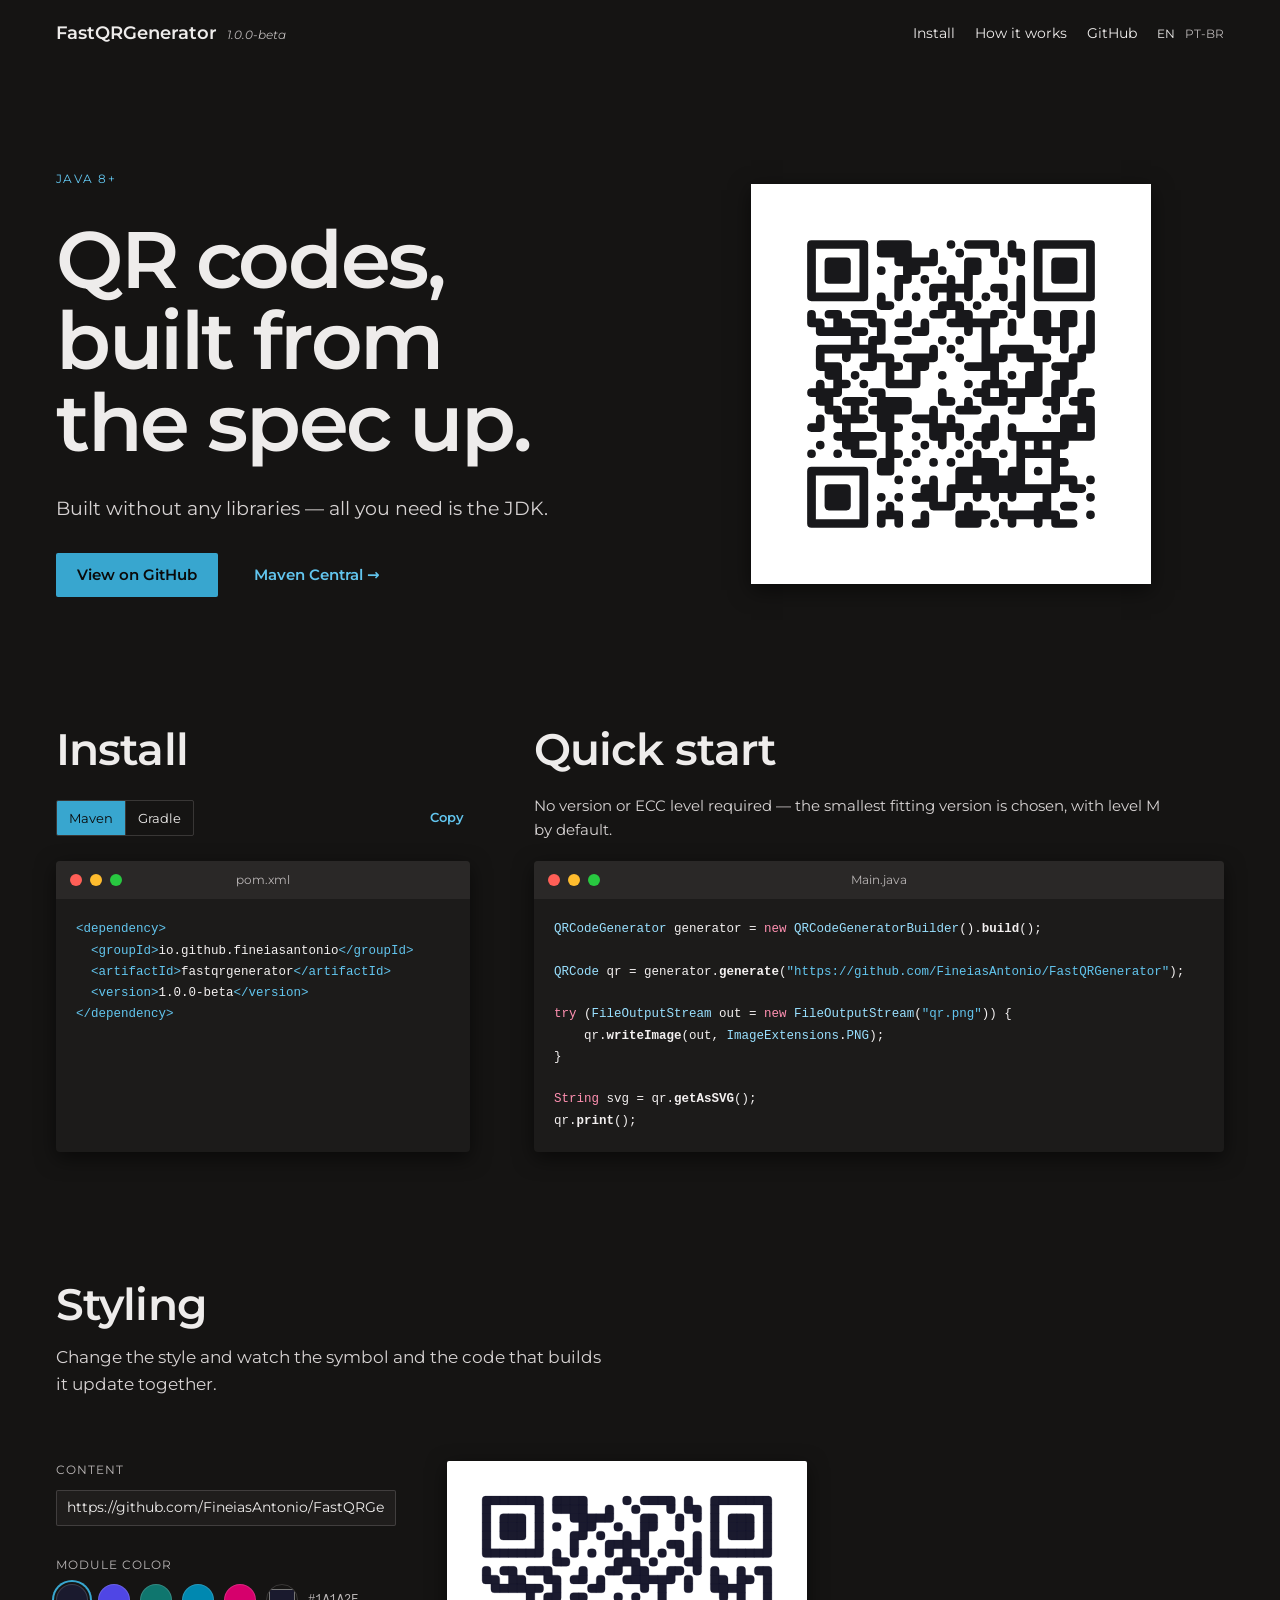
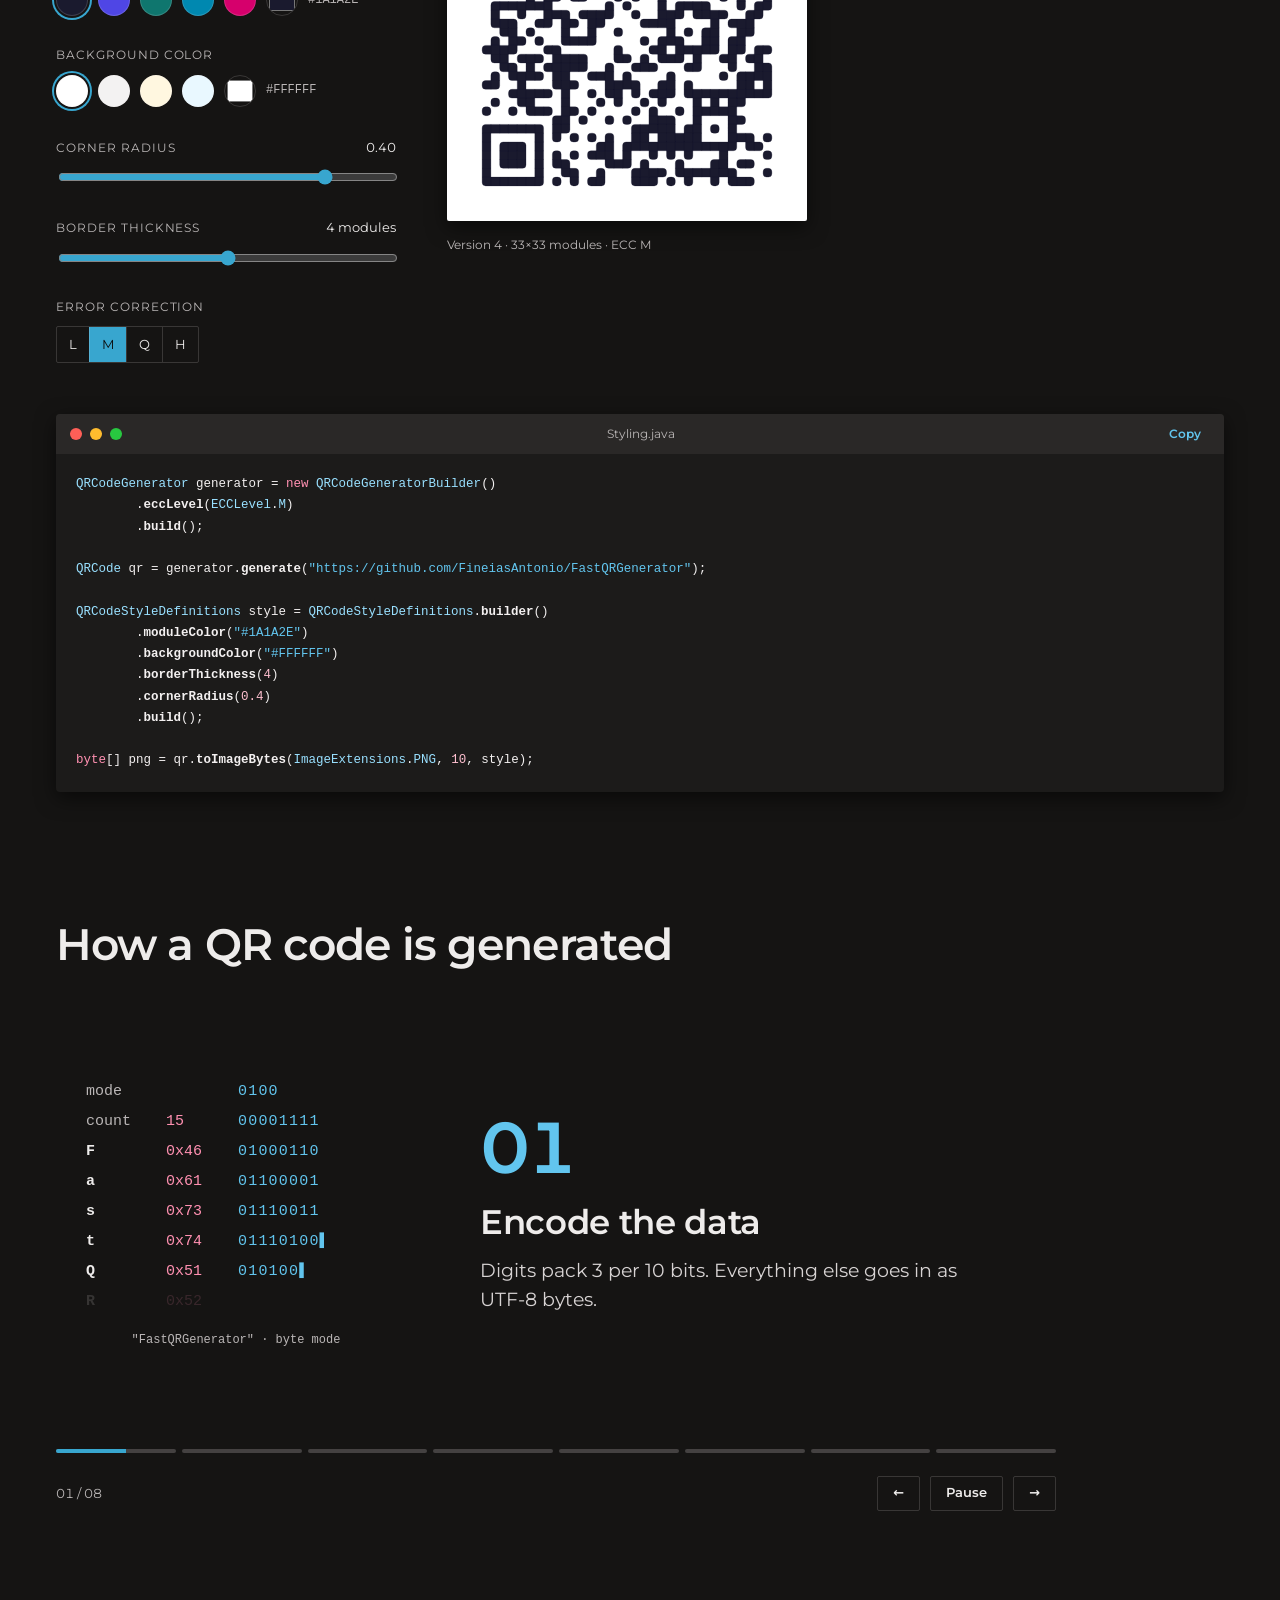
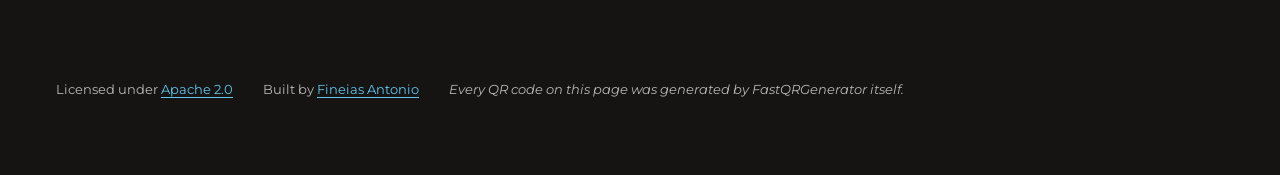
==== commit 5405f543: "update site" ====
--- a/site/index.html
+++ b/site/index.html
@@ -7,483 +7,126 @@
 <meta name="description" content="A fast Java library for generating QR codes with zero runtime dependencies. ISO/IEC 18004 from scratch: Reed-Solomon, mask selection, numeric mode, styled PNG/SVG output.">
 <link rel="alternate" hreflang="en" href="https://fineiasantonio.github.io/FastQRGenerator/">
 <link rel="alternate" hreflang="pt-BR" href="https://fineiasantonio.github.io/FastQRGenerator/pt-br/">
-<meta name="theme-color" content="#fafafa" media="(prefers-color-scheme: light)">
-<meta name="theme-color" content="#0b0d12" media="(prefers-color-scheme: dark)">
-<style>
-  :root {
-    --bg: #fafafa;
-    --panel: #ffffff;
-    --text: #18181b;
-    --muted: #52525b;
-    --border: #e4e4e7;
-    --accent: #4f46e5;
-    --accent-contrast: #ffffff;
-    --code-bg: #f4f4f5;
-  }
-  @media (prefers-color-scheme: dark) {
-    :root {
-      --bg: #0b0d12;
-      --panel: #14161d;
-      --text: #e7e7ea;
-      --muted: #a1a1aa;
-      --border: #262830;
-      --accent: #818cf8;
-      --accent-contrast: #0b0d12;
-      --code-bg: #191b23;
-    }
-  }
-  * { box-sizing: border-box; margin: 0; }
-  html { color-scheme: light dark; }
-  h1, h2 { text-wrap: balance; }
-  a { touch-action: manipulation; }
-  :focus-visible { outline: 2px solid var(--accent); outline-offset: 2px; }
-  .skip {
-    position: absolute; left: -9999px; top: 12px; z-index: 10;
-    background: var(--accent); color: var(--accent-contrast);
-    padding: 8px 16px; border-radius: 8px; font-weight: 600;
-  }
-  .skip:focus { left: 12px; }
-  body {
-    background: var(--bg);
-    color: var(--text);
-    font-family: -apple-system, BlinkMacSystemFont, "Segoe UI", Roboto, "Helvetica Neue", Arial, sans-serif;
-    line-height: 1.6;
-  }
-  .wrap { max-width: 960px; margin: 0 auto; padding: 0 24px; }
-  a { color: var(--accent); text-decoration: none; }
-  a:hover { text-decoration: underline; }
-
-  /* ---------- hero ---------- */
-  .hero { padding: 72px 0 56px; display: flex; align-items: center; gap: 48px; flex-wrap: wrap; }
-  .hero-text { flex: 1 1 380px; }
-  .hero h1 { font-size: 2.6rem; line-height: 1.15; letter-spacing: -0.02em; }
-  .hero .tagline { margin-top: 16px; font-size: 1.15rem; color: var(--muted); max-width: 34em; }
-  .hero .actions { margin-top: 28px; display: flex; gap: 12px; flex-wrap: wrap; }
-  .btn {
-    display: inline-block; padding: 10px 20px; border-radius: 8px;
-    font-weight: 600; font-size: 0.95rem; border: 1px solid var(--border);
-  }
-  .btn:hover { text-decoration: none; filter: brightness(1.05); }
-  .btn-primary { background: var(--accent); color: var(--accent-contrast); border-color: var(--accent); }
-  .btn-secondary { background: var(--panel); color: var(--text); }
-  .hero-qr {
-    flex: 0 0 auto; background: #ffffff; border-radius: 16px; padding: 8px;
-    border: 1px solid var(--border); box-shadow: 0 8px 30px rgba(0,0,0,0.08);
-  }
-  .hero-qr img { display: block; width: 220px; height: 220px; }
-
-  .pill {
-    display: inline-block; font-size: 0.78rem; font-weight: 600; letter-spacing: 0.04em;
-    color: var(--accent); border: 1px solid var(--accent); border-radius: 999px;
-    padding: 2px 12px; margin-bottom: 18px;
-  }
-
-  /* ---------- sections ---------- */
-  section { padding: 40px 0; border-top: 1px solid var(--border); }
-  h2 { font-size: 1.5rem; letter-spacing: -0.01em; margin-bottom: 8px; }
-  .section-sub { color: var(--muted); margin-bottom: 28px; max-width: 44em; }
-
-  .grid { display: grid; grid-template-columns: repeat(auto-fit, minmax(260px, 1fr)); gap: 16px; }
-  .card {
-    background: var(--panel); border: 1px solid var(--border); border-radius: 12px; padding: 20px;
-  }
-  .card h3 { font-size: 1rem; margin-bottom: 6px; }
-  .card p { font-size: 0.92rem; color: var(--muted); }
-
-  pre {
-    background: var(--code-bg); border: 1px solid var(--border); border-radius: 10px;
-    padding: 18px 20px; overflow-x: auto; font-size: 0.88rem; line-height: 1.55;
-  }
-  code { font-family: ui-monospace, SFMono-Regular, "SF Mono", Menlo, Consolas, monospace; }
-  p code, li code, td code {
-    background: var(--code-bg); border: 1px solid var(--border);
-    border-radius: 5px; padding: 1px 6px; font-size: 0.85em;
-  }
-  .code-label { font-size: 0.8rem; font-weight: 600; color: var(--muted); text-transform: uppercase;
-    letter-spacing: 0.06em; margin: 20px 0 8px; }
-
-  /* ---------- styling showcase ---------- */
-  .swatches { display: grid; grid-template-columns: repeat(auto-fit, minmax(200px, 1fr)); gap: 16px; }
-  .swatch { background: var(--panel); border: 1px solid var(--border); border-radius: 12px;
-    padding: 16px; text-align: center; }
-  .swatch img { width: 100%; max-width: 200px; height: auto; border-radius: 8px; background: #fff; }
-  .swatch p { font-size: 0.85rem; color: var(--muted); margin-top: 10px; }
-  .swatch p code { font-size: 0.8em; }
-
-  /* ---------- language switcher ---------- */
-  .lang {
-    display: flex; justify-content: flex-end; gap: 8px; padding-top: 20px;
-    font-size: 0.82rem; font-weight: 600;
-  }
-  .lang a, .lang span {
-    padding: 3px 12px; border-radius: 999px; border: 1px solid var(--border);
-  }
-  .lang span { color: var(--accent); border-color: var(--accent); }
-  .lang a { color: var(--muted); }
-  .lang a:hover { color: var(--text); text-decoration: none; }
-
-  /* ---------- pipeline carousel ---------- */
-  .carousel { position: relative; }
-  .carousel-track {
-    display: flex; gap: 16px; overflow-x: auto; scroll-snap-type: x mandatory;
-    scroll-behavior: smooth; padding-bottom: 4px; margin: 0 -4px; scrollbar-width: none;
-  }
-  .carousel-track::-webkit-scrollbar { display: none; }
-  .carousel-track:focus-visible { outline: 2px solid var(--accent); outline-offset: 4px; }
-  .carousel-slide {
-    flex: 0 0 100%; scroll-snap-align: start; background: var(--panel);
-    border: 1px solid var(--border); border-radius: 12px; padding: 22px 24px 20px;
-    position: relative; min-height: 250px;
-  }
-  .carousel-slide .slide-index {
-    position: absolute; top: 20px; right: 22px; font-size: 0.78rem; font-weight: 700;
-    color: var(--accent); letter-spacing: 0.02em;
-  }
-  .carousel-slide h3 { font-size: 1.08rem; margin: 0 74px 10px 0; }
-  .carousel-slide p { font-size: 0.92rem; color: var(--muted); }
-  .carousel-slide .tech-note {
-    margin-top: 14px; padding-top: 14px; border-top: 1px dashed var(--border);
-    font-size: 0.85rem; color: var(--muted);
-  }
-  .carousel-slide .tech-note strong { color: var(--text); }
-  .carousel-controls { display: flex; align-items: center; justify-content: center; gap: 18px; margin-top: 18px; }
-  .carousel-btn {
-    background: var(--panel); border: 1px solid var(--border); border-radius: 999px;
-    width: 36px; height: 36px; font-size: 1.15rem; line-height: 1; cursor: pointer;
-    color: var(--text); display: flex; align-items: center; justify-content: center;
-  }
-  .carousel-btn:hover { border-color: var(--accent); color: var(--accent); }
-  .carousel-btn:disabled { opacity: 0.35; cursor: default; }
-  .carousel-dots { display: flex; align-items: center; gap: 8px; }
-  .carousel-dots .dot {
-    width: 8px; height: 8px; padding: 0; border: none; border-radius: 999px;
-    background: var(--border); cursor: pointer;
-  }
-  .carousel-dots .dot[aria-current="true"] { background: var(--accent); width: 22px; }
-  @media (prefers-reduced-motion: reduce) {
-    .carousel-track { scroll-behavior: auto; }
-  }
-
-  footer { border-top: 1px solid var(--border); padding: 32px 0 48px; color: var(--muted); font-size: 0.9rem; }
-
-  @media (max-width: 640px) {
-    .hero { padding-top: 48px; gap: 32px; }
-    .hero h1 { font-size: 2rem; }
-    .hero-qr { margin: 0 auto; }
-  }
-</style>
+<meta name="theme-color" content="#151413">
+<link rel="preload" href="fonts/montserrat-latin.woff2" as="font" type="font/woff2" crossorigin>
+<link rel="stylesheet" href="style.css">
 </head>
 <body>
+<a class="skip" href="#main">Skip to content</a>
+<div class="wrap">
+<nav class="nav" aria-label="Main">
+  <span class="brand" translate="no">FastQRGenerator <i>1.0.0-beta</i></span>
+  <a href="#install">Install</a>
+  <a href="#pipeline">How it works</a>
+  <a href="https://github.com/FineiasAntonio/FastQRGenerator">GitHub</a>
+  <span class="lang" aria-label="Language"><span aria-current="true">EN</span><a href="pt-br/" lang="pt-BR" hreflang="pt-BR">PT-BR</a></span>
+</nav>
+<main id="main">
+<header class="hero">
+  <div class="hero-text">
+    <span class="eyebrow">Java 8+</span>
+    <h1>QR codes, built from the spec up.</h1>
+    <p class="lead">Built without any libraries — all you need is the JDK.</p>
+    <div class="actions">
+      <a class="btn btn-primary btn-lg" href="https://github.com/FineiasAntonio/FastQRGenerator">View on GitHub</a>
+      <a class="btn btn-ghost btn-lg" href="https://central.sonatype.com/artifact/io.github.fineiasantonio/fastqrgenerator">Maven Central →</a>
+    </div>
+  </div>
+  <figure class="hero-qr"><img src="hero.svg" alt="QR code linking to the FastQRGenerator repository, generated by the library itself" width="340" height="340" fetchpriority="high"></figure>
+</header>
 
-<a class="skip" href="#main">Skip to content</a>
-
-<div class="wrap">
-  <nav class="lang" aria-label="Language">
-    <span aria-current="true">EN</span>
-    <a href="pt-br/" lang="pt-BR" hreflang="pt-BR">PT-BR</a>
-  </nav>
-
-  <header class="hero">
-    <div class="hero-text">
-      <span class="pill">Java 8+</span>
-      <h1 translate="no">FastQRGenerator</h1>
-      <p class="tagline">
-        A fast Java library for generating QR codes. The full ISO/IEC 18004 pipeline
-        implemented from scratch — Reed-Solomon error correction, mask selection,
-        numeric-mode packing and styled rendering — on top of the JDK alone.
-      </p>
-      <div class="actions">
-        <a class="btn btn-primary" href="https://github.com/FineiasAntonio/FastQRGenerator">View on GitHub</a>
-        <a class="btn btn-secondary" href="https://central.sonatype.com/artifact/io.github.fineiasantonio/fastqrgenerator">Maven Central</a>
+<section id="install" class="section cols">
+  <div class="stack">
+    <h2>Install</h2>
+    <div class="row">
+      <div class="seg" role="radiogroup" aria-label="Install">
+        <label class="seg-opt"><input type="radio" name="tool" value="maven" checked>Maven</label>
+        <label class="seg-opt"><input type="radio" name="tool" value="gradle">Gradle</label>
       </div>
+      <button type="button" class="btn btn-ghost" id="install-copy">Copy</button>
     </div>
-    <figure class="hero-qr">
-      <img src="hero.svg" alt="QR code linking to the FastQRGenerator repository, generated by the library itself" width="220" height="220" fetchpriority="high">
-    </figure>
-  </header>
-
-  <main id="main">
-
-  <section>
-    <h2>Features</h2>
-    <p class="section-sub">Everything needed to go from a string to a scannable symbol, with no transitive baggage.</p>
-    <div class="grid">
-      <div class="card">
-        <h3>Zero runtime dependencies</h3>
-        <p>Pure Java on top of the JDK. Nothing else lands on your classpath.</p>
-      </div>
-      <div class="card">
-        <h3>Full spec coverage</h3>
-        <p>QR versions 1–40, all error-correction levels (L, M, Q, H), automatic mask selection per the ISO 18004 penalty rules.</p>
-      </div>
-      <div class="card">
-        <h3>Numeric mode</h3>
-        <p>Pure digit payloads are auto-detected and packed at ~2.4&times; byte-mode density, often fitting a smaller symbol.</p>
-      </div>
-      <div class="card">
-        <h3>Automatic version selection</h3>
-        <p>The smallest symbol that fits the payload is chosen for you. Pin an explicit version only when you need one.</p>
-      </div>
-      <div class="card">
-        <h3>Styled rendering</h3>
-        <p>Custom colors, quiet-zone width, rounded modules and an embedded center logo — validated at build time.</p>
-      </div>
-      <div class="card">
-        <h3>Many output formats</h3>
-        <p>PNG, JPG, BMP, compact scalable SVG (works without AWT, e.g. on Android), ANSI terminal printing, or the raw module matrix.</p>
-      </div>
-      <div class="card">
-        <h3>Thread-safe and reusable</h3>
-        <p>One generator instance can be shared across threads; per-version setup is computed once and cached.</p>
-      </div>
-      <div class="card">
-        <h3>Fast by design</h3>
-        <p>Bit-level encoding, buffer reuse and early-exit penalty scoring keep generation in the microsecond range.</p>
-      </div>
-      <div class="card">
-        <h3>Spec-locked tests</h3>
-        <p>Encoders are verified against ISO 18004 reference vectors and golden matrix snapshots.</p>
-      </div>
-    </div>
-  </section>
-
-  <section>
-    <h2>Installation</h2>
-    <div class="code-label">Maven</div>
-<pre translate="no"><code>&lt;dependency&gt;
+    <div class="term">
+      <div class="term-bar"><div class="dots"><span></span><span></span><span></span></div><span class="term-title" id="install-file">pom.xml</span><span style="width:52px"></span></div>
+<pre translate="no" id="install-code">&lt;dependency&gt;
   &lt;groupId&gt;io.github.fineiasantonio&lt;/groupId&gt;
   &lt;artifactId&gt;fastqrgenerator&lt;/artifactId&gt;
   &lt;version&gt;1.0.0-beta&lt;/version&gt;
-&lt;/dependency&gt;</code></pre>
-    <div class="code-label">Gradle</div>
-<pre translate="no"><code>implementation 'io.github.fineiasantonio:fastqrgenerator:1.0.0-beta'</code></pre>
-  </section>
+&lt;/dependency&gt;</pre>
+    </div>
+  </div>
+  <div class="stack">
+    <h2>Quick start</h2>
+    <p class="sub">No version or ECC level required — the smallest fitting version is chosen, with level M by default.</p>
+    <div class="term">
+      <div class="term-bar"><div class="dots"><span></span><span></span><span></span></div><span class="term-title">Main.java</span><span style="width:52px"></span></div>
+<pre translate="no" id="quick-code">QRCodeGenerator generator = new QRCodeGeneratorBuilder().build();
 
-  <section>
-    <h2>Quick Start</h2>
-    <p class="section-sub">No version or ECC level required — the smallest fitting version is chosen automatically, with level M by default.</p>
-<pre translate="no"><code>QRCodeGenerator generator = new QRCodeGeneratorBuilder().build();
+QRCode qr = generator.generate(&quot;https://github.com/FineiasAntonio/FastQRGenerator&quot;);
 
-QRCode qr = generator.generate("https://github.com/FineiasAntonio/FastQRGenerator");
-
-try (FileOutputStream out = new FileOutputStream("qr.png")) {
+try (FileOutputStream out = new FileOutputStream(&quot;qr.png&quot;)) {
     qr.writeImage(out, ImageExtensions.PNG);
 }
 
-String svg = qr.getAsSVG();   // scalable SVG, no AWT involved
-qr.print();                   // ANSI blocks straight to the terminal</code></pre>
-  </section>
+String svg = qr.getAsSVG();
+qr.print();</pre>
+    </div>
+  </div>
+</section>
 
-  <section>
+<section id="styling" class="section">
+  <div class="stack" style="max-width:560px;margin-bottom:clamp(40px,5vw,64px);gap:var(--space-3)">
     <h2>Styling</h2>
-    <p class="section-sub">Colors, corner rounding and quiet-zone width are set through a validated style builder. All three symbols below were generated by this library.</p>
-    <div class="swatches">
-      <div class="swatch">
-        <img src="style-default.svg" alt="Default black-and-white QR code" width="200" height="200" loading="lazy">
-        <p>default style</p>
-      </div>
-      <div class="swatch">
-        <img src="style-indigo.svg" alt="Indigo QR code with fully rounded modules" width="200" height="200" loading="lazy">
-        <p><code>moduleColor("#4F46E5")</code><br><code>cornerRadius(0.5)</code></p>
-      </div>
-      <div class="swatch">
-        <img src="style-teal.svg" alt="Teal QR code with slightly rounded modules" width="200" height="200" loading="lazy">
-        <p><code>moduleColor("#0F766E")</code><br><code>cornerRadius(0.3)</code></p>
+    <p class="lead" style="font-size:17px">Change the style and watch the symbol and the code that builds it update together.</p>
+  </div>
+  <div class="play">
+    <div class="controls">
+      <div class="ctl"><label class="label" for="qr-text">Content</label><input class="input" id="qr-text" value="https://github.com/FineiasAntonio/FastQRGenerator" maxlength="300" spellcheck="false"></div>
+      <div class="ctl"><span class="label">Module color</span><div class="sw"><button type="button" data-k="moduleColor" data-hex="#1A1A2E" aria-label="#1A1A2E" aria-pressed="false" style="background:#1A1A2E"></button><button type="button" data-k="moduleColor" data-hex="#4F46E5" aria-label="#4F46E5" aria-pressed="false" style="background:#4F46E5"></button><button type="button" data-k="moduleColor" data-hex="#0F766E" aria-label="#0F766E" aria-pressed="false" style="background:#0F766E"></button><button type="button" data-k="moduleColor" data-hex="#0088B0" aria-label="#0088B0" aria-pressed="false" style="background:#0088B0"></button><button type="button" data-k="moduleColor" data-hex="#D6006C" aria-label="#D6006C" aria-pressed="false" style="background:#D6006C"></button><input type="color" id="module-picker" value="#1a1a2e" aria-label="Custom color"><code id="module-hex"></code></div></div>
+      <div class="ctl"><span class="label">Background color</span><div class="sw"><button type="button" data-k="bgColor" data-hex="#FFFFFF" aria-label="#FFFFFF" aria-pressed="false" style="background:#FFFFFF"></button><button type="button" data-k="bgColor" data-hex="#F3F2F2" aria-label="#F3F2F2" aria-pressed="false" style="background:#F3F2F2"></button><button type="button" data-k="bgColor" data-hex="#FFF7E0" aria-label="#FFF7E0" aria-pressed="false" style="background:#FFF7E0"></button><button type="button" data-k="bgColor" data-hex="#E9F8FF" aria-label="#E9F8FF" aria-pressed="false" style="background:#E9F8FF"></button><input type="color" id="bg-picker" value="#ffffff" aria-label="Custom color"><code id="bg-hex"></code></div></div>
+      <div class="ctl"><div class="ctl-head"><label class="label" for="radius">Corner radius</label><output id="radius-out" for="radius"></output></div><input type="range" id="radius" min="0" max="0.5" step="0.05" value="0.4"></div>
+      <div class="ctl"><div class="ctl-head"><label class="label" for="border">Border thickness</label><output id="border-out" for="border"></output></div><input type="range" id="border" min="0" max="8" step="1" value="4"></div>
+      <div class="ctl"><span class="label" id="ecc-label">Error correction</span><div class="seg" role="radiogroup" aria-labelledby="ecc-label" style="align-self:flex-start"><label class="seg-opt"><input type="radio" name="ecc" value="L">L</label><label class="seg-opt"><input type="radio" name="ecc" value="M" checked>M</label><label class="seg-opt"><input type="radio" name="ecc" value="Q">Q</label><label class="seg-opt"><input type="radio" name="ecc" value="H">H</label></div></div>
+    </div>
+    <figure class="preview"><img id="qr-img" alt="Live preview of the styled QR code" width="360" height="360"><figcaption id="qr-meta" aria-live="polite"></figcaption></figure>
+    <div class="term">
+      <div class="term-bar"><div class="dots"><span></span><span></span><span></span></div><span class="term-title">Styling.java</span><button type="button" class="btn btn-ghost" id="style-copy">Copy</button></div>
+<pre translate="no" id="style-code"></pre>
+    </div>
+  </div>
+</section>
+
+<section id="pipeline" class="section">
+  <h2 style="margin-bottom:clamp(40px,5vw,64px)">How a QR code is generated</h2>
+  <div class="slide" id="pipeline-slide">
+    <div class="slide-main">
+      <div class="viz" id="viz" role="img" aria-hidden="true"></div>
+      <div class="slide-text" id="slide-text" aria-live="polite">
+        <div class="step-num num" aria-hidden="true"></div>
+        <h3 id="step-title"></h3>
+        <p class="lead" id="step-body"></p>
       </div>
     </div>
-    <div class="code-label">Example</div>
-<pre translate="no"><code>QRCodeStyleDefinitions style = QRCodeStyleDefinitions.builder()
-        .moduleColor("#4F46E5")
-        .backgroundColor("#FFFFFF")
-        .cornerRadius(0.5)
-        .centerImage(logo)        // optional; pair with ECCLevel.Q or H
-        .build();
-
-byte[] png = qr.toImageBytes(ImageExtensions.PNG, 10, style);</code></pre>
-  </section>
-
-  <section>
-    <h2>How a QR Code Is Generated</h2>
-    <p class="section-sub">
-      The library implements the full ISO/IEC 18004 pipeline from scratch. This is what
-      happens between <code>generate("...")</code> and a scannable symbol:
-    </p>
-    <div class="carousel" data-carousel>
-      <div class="carousel-track" tabindex="0" role="group" aria-label="Generation pipeline, 8 steps, use arrow keys or swipe">
-        <article class="carousel-slide">
-          <span class="slide-index">1 / 8</span>
-          <h3>Mode detection &amp; bit encoding</h3>
-          <p>The payload is scanned once: digits only selects numeric mode (3 digits packed
-          into 10 bits), anything else selects byte mode (UTF-8). The data segment opens with
-          a 4-bit mode indicator and a character count, followed by the packed payload, a
-          terminator, and alternating <code>0xEC</code>/<code>0x11</code> padding codewords
-          that fill the symbol's data capacity exactly.</p>
-          <p class="tech-note"><strong>Under the hood:</strong> the mode indicators are
-          <code>0b0001</code> (numeric) and <code>0b0100</code> (byte) — the two ISO 18004
-          modes this library implements. The character-count field is version-banded: 10/12/14
-          bits for numeric segments in versions 1&ndash;9/10&ndash;26/27&ndash;40, and 8/16 bits
-          for byte segments in versions 1&ndash;9/10&ndash;40.</p>
-        </article>
-        <article class="carousel-slide">
-          <span class="slide-index">2 / 8</span>
-          <h3>Version selection</h3>
-          <p>With the exact bit length known, the smallest of the 40 symbol versions
-          (21&times;21 up to 177&times;177 modules) able to hold it at the chosen
-          error-correction level is selected — unless a version was pinned explicitly.</p>
-          <p class="tech-note"><strong>Under the hood:</strong> module count follows
-          <code>size = 21 + 4 &times; (version &minus; 1)</code>, so version 1 is a 21&times;21
-          grid and version 40 tops out at 21 + 4&times;39 = 177&times;177.</p>
-        </article>
-        <article class="carousel-slide">
-          <span class="slide-index">3 / 8</span>
-          <h3>Reed-Solomon error correction</h3>
-          <p>The data codewords are split into blocks, and each block is divided by a generator
-          polynomial over the Galois field GF(2&#8312;); the remainder of that division becomes the
-          block's error-correction codewords. This redundancy is what lets a dirty, damaged or
-          logo-covered symbol still decode: levels L/M/Q/H can recover roughly 7/15/25/30% of
-          the codewords.</p>
-          <p class="tech-note"><strong>Under the hood:</strong> GF(256) is built from the
-          primitive polynomial <code>x&#8312;+x&#8308;+x&#179;+x&#178;+1</code>
-          (<code>0x11D</code>); the generator polynomial for an n-codeword block is
-          <code>(x&minus;&alpha;&#8304;)(x&minus;&alpha;&#185;)&hellip;(x&minus;&alpha;<sup>n&minus;1</sup>)</code>.
-          Dividing the data polynomial by it via Galois-field polynomial remainder produces the
-          EC codewords directly.</p>
-        </article>
-        <article class="carousel-slide">
-          <span class="slide-index">4 / 8</span>
-          <h3>Interleaving</h3>
-          <p>Data and error-correction blocks are woven together codeword by codeword. Physical
-          damage tends to be localized, so spreading each block across the whole symbol means a
-          scratch or stain chips a little from every block instead of destroying one entirely.</p>
-          <p class="tech-note"><strong>Under the hood:</strong> a version/ECC pair can split
-          data across up to two block groups of different sizes — version 5 at level Q, for
-          example, is 2 blocks of 15 data codewords plus 2 blocks of 16, each carrying 18 EC
-          codewords. Interleaving reads codeword 0 of every block, then codeword 1 of every
-          block, and so on, exhausting the shorter blocks first.</p>
-        </article>
-        <article class="carousel-slide">
-          <span class="slide-index">5 / 8</span>
-          <h3>Matrix construction</h3>
-          <p>Function patterns are stamped onto the grid: the three finder patterns with their
-          separators, the timing lines, the alignment patterns and the dark module — plus
-          reserved areas for format and version information. The codeword bits then fill the
-          remaining modules following the spec's zig-zag walk, upward and downward in two-module
-          columns from the bottom-right corner. The library computes this placement order once
-          per version and caches it.</p>
-          <p class="tech-note"><strong>Under the hood:</strong> alignment-pattern centers come
-          from a version-specific lookup table (ISO Annex E; version 1 has none); the one
-          always-dark module sits at the fixed position <code>row = 4&times;version + 9, col =
-          8</code>.</p>
-        </article>
-        <article class="carousel-slide">
-          <span class="slide-index">6 / 8</span>
-          <h3>Mask selection</h3>
-          <p>Eight XOR mask patterns are applied in trial over the data modules. Each candidate
-          is scored with the four ISO penalty rules — long same-color runs, solid blocks,
-          finder-lookalike sequences and dark/light imbalance — and the lowest-penalty mask
-          wins, so the final symbol avoids patterns that confuse scanners. Scoring uses
-          run-length analysis with an early exit as soon as a trial is provably worse than the
-          current best.</p>
-          <p class="tech-note"><strong>Under the hood:</strong> the penalty weights match the
-          spec exactly &mdash; N1 charges 3 points for a run of &ge;5 same-color modules (+1
-          per extra module), N2 charges 3 per 2&times;2 same-color block, N3 charges 40 per
-          finder-lookalike 1:1:3:1:1 run, and N4 charges 10 per 5% step the dark-module ratio
-          drifts from the 50% target.</p>
-        </article>
-        <article class="carousel-slide">
-          <span class="slide-index">7 / 8</span>
-          <h3>Format &amp; version information</h3>
-          <p>The error-correction level and the winning mask are BCH-encoded and written twice
-          around the finder patterns; from version 7 up, BCH-encoded version information is
-          embedded too. Readers decode these areas first, and the BCH redundancy protects them
-          against damage.</p>
-          <p class="tech-note"><strong>Under the hood:</strong> format information is a 15-bit
-          BCH code (generator <code>0x537</code>) XORed with the fixed mask
-          <code>0x5412</code> before being written twice; version information (from version 7
-          up) is an 18-bit BCH code with generator <code>0x1F25</code>.</p>
-        </article>
-        <article class="carousel-slide">
-          <span class="slide-index">8 / 8</span>
-          <h3>Rendering</h3>
-          <p>The finished matrix is rendered on demand: rasterized to PNG/JPG/BMP with styling
-          (colors, rounded modules, center logo), emitted as a compact scalable SVG built
-          directly from the matrix with no AWT, printed to the terminal as ANSI blocks, or read
-          module by module through <code>isDark(row, col)</code>.</p>
-          <p class="tech-note"><strong>Under the hood:</strong> a <code>QRCode</code> is
-          immutable — the module matrix is computed once, and every renderer works from that
-          same cached data, so producing the same symbol in five formats costs one pipeline
-          run plus five cheap rasterizations.</p>
-        </article>
-      </div>
-      <div class="carousel-controls">
-        <button type="button" class="carousel-btn" data-prev aria-label="Previous step">&lsaquo;</button>
-        <div class="carousel-dots" role="tablist" aria-label="Pipeline steps">
-          <button type="button" class="dot" aria-label="Step 1" aria-current="true"></button>
-          <button type="button" class="dot" aria-label="Step 2"></button>
-          <button type="button" class="dot" aria-label="Step 3"></button>
-          <button type="button" class="dot" aria-label="Step 4"></button>
-          <button type="button" class="dot" aria-label="Step 5"></button>
-          <button type="button" class="dot" aria-label="Step 6"></button>
-          <button type="button" class="dot" aria-label="Step 7"></button>
-          <button type="button" class="dot" aria-label="Step 8"></button>
-        </div>
-        <button type="button" class="carousel-btn" data-next aria-label="Next step">&rsaquo;</button>
+    <div class="stack" style="gap:var(--space-3)">
+      <div class="bars" id="bars"></div>
+      <div class="nav-row">
+        <span class="count" id="count"></span>
+        <button type="button" class="btn btn-secondary" id="prev" aria-label="Previous">←</button>
+        <button type="button" class="btn btn-secondary play-btn" id="play"></button>
+        <button type="button" class="btn btn-secondary" id="next" aria-label="Next">→</button>
       </div>
     </div>
-  </section>
+  </div>
+</section>
+</main>
 
-  </main>
-
-  <footer>
-    <p>
-      Licensed under <a href="https://github.com/FineiasAntonio/FastQRGenerator/blob/main/LICENSE">Apache 2.0</a>
-      &middot; built by <a href="https://github.com/FineiasAntonio">Fineias Antonio</a>
-      &middot; every QR code on this page was generated by FastQRGenerator itself.
-    </p>
-  </footer>
+<footer>
+  <span>Licensed under <a href="https://github.com/FineiasAntonio/FastQRGenerator/blob/main/LICENSE">Apache 2.0</a></span>
+  <span>Built by <a href="https://github.com/FineiasAntonio">Fineias Antonio</a></span>
+  <i>Every QR code on this page was generated by FastQRGenerator itself.</i>
+</footer>
 </div>
-
-<script>
-(function () {
-  document.querySelectorAll('[data-carousel]').forEach(function (root) {
-    var track = root.querySelector('.carousel-track');
-    var slides = Array.prototype.slice.call(track.children);
-    var prevBtn = root.querySelector('[data-prev]');
-    var nextBtn = root.querySelector('[data-next]');
-    var dots = Array.prototype.slice.call(root.querySelectorAll('.dot'));
-
-    function setActive(index) {
-      dots.forEach(function (dot, i) { dot.setAttribute('aria-current', i === index ? 'true' : 'false'); });
-      prevBtn.disabled = index === 0;
-      nextBtn.disabled = index === slides.length - 1;
-    }
-
-    function currentIndex() {
-      var i = dots.findIndex(function (dot) { return dot.getAttribute('aria-current') === 'true'; });
-      return i === -1 ? 0 : i;
-    }
-
-    function goTo(index) {
-      slides[index].scrollIntoView({ behavior: 'smooth', inline: 'start', block: 'nearest' });
-    }
-
-    dots.forEach(function (dot, i) { dot.addEventListener('click', function () { goTo(i); }); });
-    prevBtn.addEventListener('click', function () { goTo(Math.max(0, currentIndex() - 1)); });
-    nextBtn.addEventListener('click', function () { goTo(Math.min(slides.length - 1, currentIndex() + 1)); });
-
-    if ('IntersectionObserver' in window) {
-      var observer = new IntersectionObserver(function (entries) {
-        entries.forEach(function (entry) {
-          if (entry.isIntersecting) setActive(slides.indexOf(entry.target));
-        });
-      }, { root: track, threshold: 0.6 });
-      slides.forEach(function (slide) { observer.observe(slide); });
-    }
-
-    setActive(0);
-  });
-})();
-</script>
-
+<script>window.FQ={"copy": "Copy", "copied": "Copied", "play": "Play", "pause": "Pause", "modules": "modules", "meta": "Version {v} · {n}×{n} modules · ECC {e}", "tooLong": "Payload too long for ECC level {e}", "steps": [["Encode the data", "Digits pack 3 per 10 bits. Everything else goes in as UTF-8 bytes."], ["Pick the version", "The smallest of 40 sizes that fits — from 21×21 to 177×177 modules."], ["Add error correction", "Reed-Solomon codewords let a damaged symbol still decode — up to 30%."], ["Interleave blocks", "Blocks are woven together, so a scratch costs each a little, none a lot."], ["Build the matrix", "Finder, timing and alignment patterns go down; data fills a zig-zag path."], ["Choose the mask", "Eight masks are tried. The one with the lowest ISO penalty wins."], ["Write format info", "ECC level and mask are BCH-encoded around the finder patterns."], ["Render", "PNG, JPG, BMP, SVG, terminal output — or the raw module matrix."]], "v": {"mode": "mode", "count": "count", "s0a": "\"FastQRGenerator\" · byte mode", "s0b": "+ 9 more bytes, terminator, padding", "s1a": "V1 · 21×21 holds 14 bytes — too small", "s1b": "V2 · 25×25 holds 26 bytes — fits", "s2a": "28 data codewords", "s2b": "D(x) · x¹⁶ mod G(x) over GF(2⁸)", "s2c": "+ 16 error-correction codewords", "s3a": "3 blocks, side by side", "s3b": "One stream: A1 B1 C1 A2 B2 C2 …", "s4a": "Finder, timing and alignment patterns", "s4b": "Zig-zag placement · {0} / {1} modules", "s5a": "Mask {0} · penalty {1}", "s5b": "Mask {0} wins · penalty {1}", "s6": "ECC M + mask · 15 bits, written twice", "s7": " · your style from above"}};</script>
+<script src="qrcode.js"></script>
+<script src="app.js"></script>
 </body>
 </html>
--- a/site/style.css
+++ b/site/style.css
@@ -0,0 +1,130 @@
+@font-face{font-family:"Montserrat";font-style:normal;font-weight:400 700;font-display:swap;src:url("fonts/montserrat-latin-ext.woff2") format("woff2");unicode-range:U+0100-02BA,U+02BD-02C5,U+02C7-02CC,U+02CE-02D7,U+02DD-02FF,U+0304,U+0308,U+0329,U+1D00-1DBF,U+1E00-1E9F,U+1EF2-1EFF,U+2020,U+20A0-20AB,U+20AD-20C4,U+2113,U+2C60-2C7F,U+A720-A7FF}
+@font-face{font-family:"Montserrat";font-style:normal;font-weight:400 700;font-display:swap;src:url("fonts/montserrat-latin.woff2") format("woff2");unicode-range:U+0000-00FF,U+0131,U+0152-0153,U+02BB-02BC,U+02C6,U+02DA,U+02DC,U+0304,U+0308,U+0329,U+2000-206F,U+20AC,U+2122,U+2191,U+2193,U+2212,U+2215,U+FEFF,U+FFFD}
+@font-face{font-family:"Montserrat";font-style:italic;font-weight:400;font-display:swap;src:url("fonts/montserrat-italic-latin.woff2") format("woff2");unicode-range:U+0000-00FF,U+0131,U+0152-0153,U+02BB-02BC,U+02C6,U+02DA,U+02DC,U+0304,U+0308,U+0329,U+2000-206F,U+20AC,U+2122,U+2191,U+2193,U+2212,U+2215,U+FEFF,U+FFFD}
+
+:root{
+  --color-bg:#151413;--color-surface:#1f1d1c;--color-text:#eeeceb;
+  --color-accent:#38a6cf;--color-accent-2:#d6006c;
+  --color-divider:color-mix(in srgb,#eeeceb 16%,transparent);
+  --color-process-yellow:#edbb00;
+  --n100:#1c1b1a;--n200:#2a2827;--n300:#444141;--n400:#605d5d;--n500:#7d7979;--n600:#9b9797;--n700:#bab6b6;--n800:#d7d3d3;--n900:#f3f0f0;
+  --a600:#62c5ee;--a700:#62c5ee;--a800:#99e0ff;
+  --b700:#ff90b1;--b800:#ffc0d0;
+  --space-1:5px;--space-2:10px;--space-3:15px;--space-4:20px;--space-6:30px;--space-8:40px;
+  --radius-md:2px;--radius-lg:4px;
+  --shadow-md:0 6px 20px rgba(0,0,0,.55);
+  --font:"Montserrat",system-ui,sans-serif;
+  --mono:ui-monospace,"SF Mono",Menlo,monospace;
+}
+*,*::before,*::after{box-sizing:border-box}
+html{color-scheme:dark;background:var(--color-bg)}
+body{margin:0;background:var(--color-bg);color:var(--color-text);font-family:var(--font);font-size:15px;line-height:1.55}
+h1,h2,h3{font-family:var(--font);font-weight:600;line-height:1.12;letter-spacing:-.015em;margin:0}
+h2{font-size:clamp(32px,4vw,44px);letter-spacing:-.02em}
+p{margin:0}
+a{color:var(--a700);text-underline-offset:3px}
+a:hover{color:var(--a800)}
+img{display:block;max-width:100%}
+figure{margin:0}
+pre{margin:0}
+:focus{outline:none}
+:focus-visible{outline:2px solid var(--color-accent);outline-offset:2px}
+::selection{background:color-mix(in srgb,var(--color-accent) 30%,transparent)}
+.skip{position:absolute;left:-9999px;top:12px;z-index:10;background:var(--color-accent);color:#0a0a0a;padding:8px 16px;border-radius:var(--radius-md);font-weight:600;text-decoration:none}
+.skip:focus{left:12px}
+
+.wrap{max-width:1480px;margin:0 auto;padding:0 clamp(20px,5vw,56px)}
+.nav{display:flex;align-items:center;gap:var(--space-4);flex-wrap:wrap;padding-top:var(--space-4);padding-bottom:var(--space-4)}
+.nav a{color:inherit;text-decoration:none;font-size:14px}
+.nav a:hover,.nav a[aria-current]{color:var(--color-accent)}
+.brand{font-weight:600;font-size:18px;margin-right:auto;display:flex;align-items:baseline;gap:var(--space-2)}
+.brand i{font-size:12px;font-weight:400;color:var(--n700)}
+.lang{display:flex;gap:var(--space-2);font-size:12px;color:var(--n700)}
+.lang span{color:var(--color-text)}
+.lang a{font-size:12px}
+
+.btn{display:inline-flex;align-items:center;justify-content:center;gap:6px;cursor:pointer;text-decoration:none;font-family:var(--font);font-weight:600;font-size:13px;line-height:1.2;color:var(--color-text);background:transparent;border:1px solid transparent;padding:calc(var(--space-2)*.85) var(--space-3);border-radius:var(--radius-md)}
+.btn-primary{background:var(--color-accent);color:#0a0a0a}
+.btn-primary:hover{background:var(--a600);color:#0a0a0a}
+.btn-ghost{color:var(--a700);padding-inline:var(--space-1)}
+.btn-ghost:hover{background:color-mix(in srgb,var(--color-accent) 10%,transparent)}
+.btn-secondary{border-color:var(--color-divider)}
+.btn-secondary:hover{background:color-mix(in srgb,var(--color-text) 7%,transparent)}
+.btn-lg{font-size:15px;padding:12px 20px}
+
+.hero{display:grid;grid-template-columns:repeat(auto-fit,minmax(min(100%,420px),1fr));gap:clamp(40px,6vw,96px);align-items:center;padding:clamp(40px,8vw,112px) 0 clamp(64px,10vw,144px)}
+.hero-text{display:flex;flex-direction:column;gap:var(--space-6);max-width:560px}
+.eyebrow{font-size:12px;letter-spacing:.12em;text-transform:uppercase;color:var(--a700)}
+.hero h1{font-size:clamp(44px,6.4vw,80px);line-height:1.02;letter-spacing:-.03em;text-wrap:balance}
+.lead{font-size:19px;line-height:1.55;color:var(--n800);text-wrap:pretty}
+.actions{display:flex;flex-wrap:wrap;gap:var(--space-3);align-items:center}
+.hero-qr{justify-self:center;width:min(100%,400px);background:#fff;padding:var(--space-6);box-shadow:var(--shadow-md)}
+.hero-qr img{width:100%;aspect-ratio:1;image-rendering:pixelated}
+
+.section{padding-bottom:clamp(72px,10vw,144px)}
+.cols{display:grid;grid-template-columns:repeat(auto-fit,minmax(min(100%,440px),1fr));gap:clamp(40px,5vw,80px)}
+.stack{display:flex;flex-direction:column;gap:var(--space-4);min-width:0}
+.cols>.stack{display:grid;grid-row:span 3;grid-template-rows:subgrid;row-gap:var(--space-4)}
+.sub{font-size:15px;color:var(--n800);text-wrap:pretty}
+
+.seg{display:inline-flex;overflow:hidden;border:1px solid var(--color-divider);border-radius:var(--radius-md)}
+.seg-opt{display:inline-flex;align-items:center;gap:6px;padding:7px 12px;font-size:13px;cursor:pointer}
+.seg-opt+.seg-opt{border-left:1px solid var(--color-divider)}
+.seg-opt input{position:absolute;opacity:0;width:0;height:0;pointer-events:none}
+.seg-opt:has(input:checked){background:var(--color-accent);color:#0a0a0a}
+.seg-opt:not(:has(input:checked)):hover{background:color-mix(in srgb,var(--color-text) 7%,transparent)}
+.seg-opt:has(input:focus-visible){outline:2px solid var(--color-accent);outline-offset:-2px}
+.row{display:flex;justify-content:space-between;align-items:center;gap:var(--space-3)}
+
+.term{background:var(--n100);border-radius:var(--radius-lg);box-shadow:var(--shadow-md);overflow:hidden;min-width:0}
+.term-bar{display:flex;align-items:center;gap:var(--space-3);padding:10px 14px;background:var(--n200)}
+.dots{display:flex;gap:8px}
+.dots span{width:12px;height:12px;border-radius:50%}
+.dots span:nth-child(1){background:#ff5f57}.dots span:nth-child(2){background:#febc2e}.dots span:nth-child(3){background:#28c840}
+.term-title{flex:1;text-align:center;font-size:12px;color:var(--n700)}
+.term-bar .btn{font-size:12px;padding:2px 8px}
+.term pre{padding:var(--space-4);font-family:var(--mono);font-size:12.5px;line-height:1.7;white-space:pre-wrap;overflow-wrap:anywhere;color:var(--n900)}
+.k{color:var(--b700)}.s{color:var(--a700)}.c{color:var(--n600);font-style:italic}.t{color:var(--a800)}.f{font-weight:600}.d{color:var(--b800)}
+
+.label{font-size:12px;letter-spacing:.08em;text-transform:uppercase;color:var(--n700)}
+.input{width:100%;min-height:36px;padding:6px 10px;font:inherit;font-size:14px;color:var(--color-text);caret-color:var(--color-accent);background:var(--color-surface);border:1px solid var(--color-divider);border-radius:var(--radius-md)}
+.input:hover{border-color:color-mix(in srgb,var(--color-text) 45%,transparent)}
+.input:focus-visible{border-color:var(--color-accent);outline-offset:0}
+.play{display:flex;flex-wrap:wrap;gap:clamp(32px,4vw,56px);align-items:flex-start}
+.controls{flex:1 1 260px;max-width:340px;display:flex;flex-direction:column;gap:var(--space-6)}
+.ctl{display:flex;flex-direction:column;gap:var(--space-2)}
+.ctl-head{display:flex;justify-content:space-between;align-items:baseline}
+.ctl-head output{font-size:13px;font-feature-settings:"tnum" 1}
+.sw{display:flex;flex-wrap:wrap;gap:var(--space-2);align-items:center}
+.sw button{width:32px;height:32px;border-radius:50%;padding:0;cursor:pointer;border:1px solid var(--color-divider)}
+.sw button[aria-pressed="true"]{box-shadow:0 0 0 2px var(--color-bg),0 0 0 4px var(--color-accent)}
+.sw input[type=color]{width:32px;height:32px;padding:0;border:1px solid var(--color-divider);border-radius:50%;background:none;cursor:pointer}
+.sw code{font-family:var(--mono);font-size:12px;color:var(--n700)}
+input[type=range]{width:100%;accent-color:var(--color-accent)}
+.preview{flex:1 1 260px;max-width:360px;display:flex;flex-direction:column;gap:var(--space-3)}
+.preview img{width:100%;aspect-ratio:1;box-shadow:var(--shadow-md);border-radius:var(--radius-md)}
+.preview figcaption{font-size:12px;color:var(--n700)}
+.play .term{flex:1 1 100%}
+
+.slide{display:flex;flex-direction:column;gap:clamp(32px,4vw,48px);max-width:1000px}
+.slide-main{display:flex;gap:clamp(32px,5vw,72px);align-items:center;flex-wrap:wrap}
+.viz{flex:0 0 auto;width:min(100%,360px);height:360px;display:flex;align-items:center;justify-content:center}
+.viz-in{width:100%;display:flex;flex-direction:column;align-items:center}
+.cap{font-family:var(--mono);font-size:12px;color:var(--n700);text-align:center;margin-top:14px;min-height:18px}
+.slide-text{flex:1 1 300px;max-width:480px}
+.slide-text h3{font-size:clamp(26px,3vw,34px);margin:0 0 var(--space-3);letter-spacing:-.01em}
+.bars{display:grid;grid-template-columns:repeat(8,minmax(0,1fr));gap:6px}
+.bars button{height:20px;padding:8px 0;border:0;background:none;cursor:pointer;display:block}
+.bars .track{display:block;height:4px;border-radius:2px;background:var(--n300);overflow:hidden}
+.bars .fill{display:block;height:100%;background:var(--color-accent)}
+.nav-row{display:flex;align-items:center;gap:var(--space-2)}
+.count{font-size:13px;font-feature-settings:"tnum" 1;color:var(--n700);margin-right:auto}
+.nav-row .play-btn{min-width:72px}
+
+.step-num{font-size:72px;font-weight:600;line-height:1;letter-spacing:-.04em;color:var(--a700);margin-bottom:var(--space-4);font-feature-settings:"tnum" 1}
+
+footer{display:flex;flex-wrap:wrap;gap:var(--space-3) var(--space-6);font-size:13px;color:var(--n700);padding-top:var(--space-8);padding-bottom:clamp(48px,6vw,80px)}
+footer i{font-style:italic}
+
+@media (prefers-reduced-motion:reduce){.slide-text{transition:none}}
+@media (min-width:1000px){.cols{grid-template-columns:minmax(0,.75fr) minmax(0,1.25fr)}}
